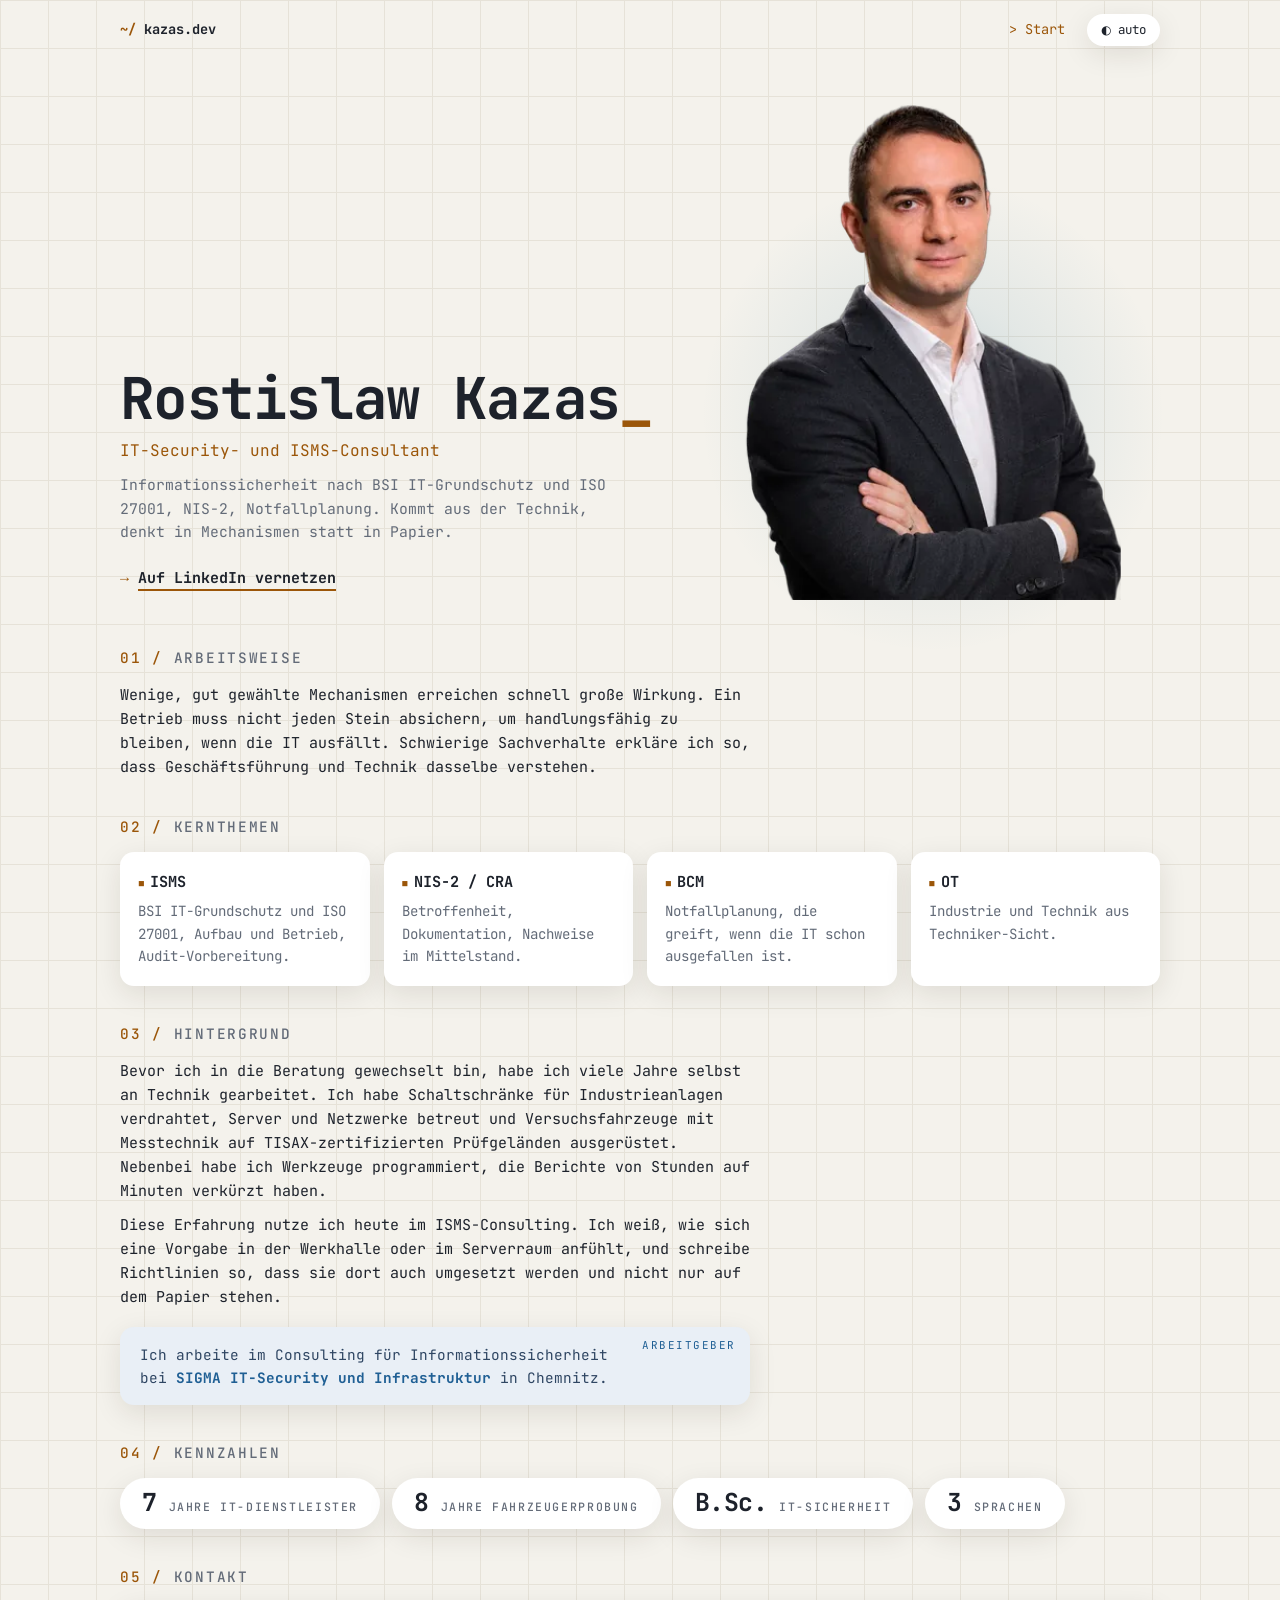
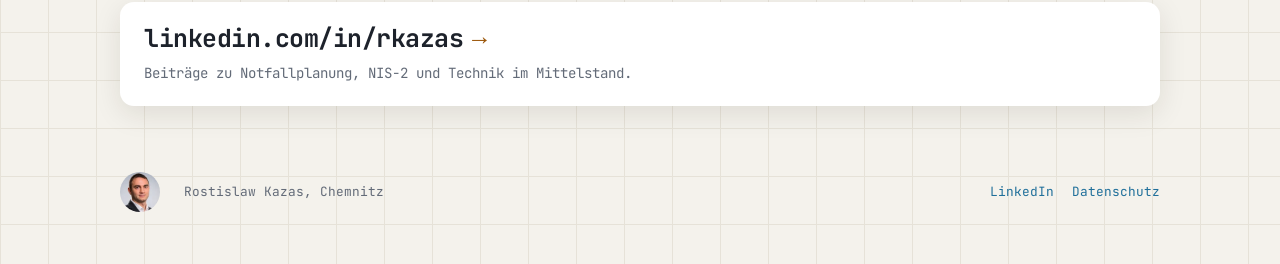
==== index.html @ 88d62edd "Arbeitgeber auf einen Satz, Statuszeile und Bildunterschrift entfernt Der SIGMA-Block ist jetzt ein " ====
<!doctype html>
<html lang="de">
<head>
  <meta charset="utf-8">
  <meta name="viewport" content="width=device-width, initial-scale=1, viewport-fit=cover">
  <meta http-equiv="Content-Security-Policy" content="default-src 'none'; img-src 'self'; style-src 'self'; font-src 'self'; script-src 'self'; connect-src 'self'; base-uri 'none'; form-action 'none'">
  <meta name="referrer" content="strict-origin-when-cross-origin">
  <meta name="color-scheme" content="dark light">
  <meta name="theme-color" content="#0b0e13">
  <link rel="icon" href="favicon.svg" type="image/svg+xml">
  <link rel="icon" href="favicon-32.png" type="image/png" sizes="32x32">
  <link rel="apple-touch-icon" href="apple-touch-icon.png">
  <link rel="preload" href="assets/fonts/jetbrainsmono-latin.woff2" as="font" type="font/woff2" crossorigin>
  <link rel="stylesheet" href="style.css">
  <script src="theme.js"></script>
  <title>Rostislaw Kazas · IT-Security- und ISMS-Consultant, Chemnitz</title>
  <meta name="description" content="Rostislaw Kazas, IT-Security- und ISMS-Consultant in Chemnitz. BSI IT-Grundschutz, ISO 27001, NIS-2 und Notfallplanung aus der Praxis.">
  <link rel="canonical" href="https://kazas.dev/">
  <link rel="me" href="https://www.linkedin.com/in/rkazas/">
  <meta property="og:type" content="profile">
  <meta property="og:title" content="Rostislaw Kazas">
  <meta property="og:description" content="IT-Security- und ISMS-Consultant, Chemnitz. Informationssicherheit nach BSI IT-Grundschutz und ISO 27001, NIS-2, Notfallplanung.">
  <meta property="og:url" content="https://kazas.dev/">
  <meta property="og:image" content="https://kazas.dev/assets/og.jpg">
  <meta property="og:image:width" content="1200">
  <meta property="og:image:height" content="630">
  <meta property="og:image:alt" content="Rostislaw Kazas, IT-Security- und ISMS-Consultant in Chemnitz">
  <meta property="og:locale" content="de_DE">
  <meta name="twitter:card" content="summary_large_image">
</head>
<body>
<div class="in">
  <nav class="nav" aria-label="Hauptnavigation">
    <a class="brand" href="./">kazas.dev</a>
    <a href="./" aria-current="page">Start</a>
    <button class="tog" id="tog" type="button" hidden>◐ auto</button>
  </nav>

  <header class="top">
    <div>
      <h1><span class="nm">Rostislaw Kazas</span> <span class="role">IT-Security- und ISMS-Consultant</span></h1>
      <p class="lead">Informationssicherheit nach BSI IT-Grundschutz und ISO 27001, NIS-2, Notfallplanung. Kommt aus der Technik, denkt in Mechanismen statt in Papier.</p>
      <p class="go"><a href="https://www.linkedin.com/in/rkazas/" rel="me noopener">Auf LinkedIn vernetzen</a></p>
    </div>
    <div class="pic">
      <img src="assets/rostislaw-kazas-portrait.webp" srcset="assets/rostislaw-kazas-portrait-360.webp 360w, assets/rostislaw-kazas-portrait-700.webp 527w, assets/rostislaw-kazas-portrait.webp 903w" sizes="(max-width: 760px) 270px, 360px" width="903" height="1200" alt="Rostislaw Kazas im dunklen Sakko mit verschränkten Armen" fetchpriority="high">
    </div>
  </header>

  <main>
    <section aria-labelledby="h1x"><h2 id="h1x" data-n="01">Arbeitsweise</h2>
      <p class="text">Wenige, gut gewählte Mechanismen erreichen schnell große Wirkung. Ein Betrieb muss nicht jeden Stein absichern, um handlungsfähig zu bleiben, wenn die IT ausfällt. Schwierige Sachverhalte erkläre ich so, dass Geschäftsführung und Technik dasselbe verstehen.</p>
    </section>

    <section aria-labelledby="h2x"><h2 id="h2x" data-n="02">Kernthemen</h2>
      <div class="cards">
        <div class="card"><h3>ISMS</h3><p>BSI IT-Grundschutz und ISO 27001, Aufbau und Betrieb, Audit-Vorbereitung.</p></div>
        <div class="card"><h3>NIS-2 / CRA</h3><p>Betroffenheit, Dokumentation, Nachweise im Mittelstand.</p></div>
        <div class="card"><h3>BCM</h3><p>Notfallplanung, die greift, wenn die IT schon ausgefallen ist.</p></div>
        <div class="card"><h3>OT</h3><p>Industrie und Technik aus Techniker-Sicht.</p></div>
      </div>
    </section>

    <section aria-labelledby="h6x"><h2 id="h6x" data-n="03">Hintergrund</h2>
      <p class="text">Bevor ich in die Beratung gewechselt bin, habe ich viele Jahre selbst an Technik gearbeitet. Ich habe Schaltschränke für Industrieanlagen verdrahtet, Server und Netzwerke betreut und Versuchsfahrzeuge mit Messtechnik auf TISAX-zertifizierten Prüfgeländen ausgerüstet. Nebenbei habe ich Werkzeuge programmiert, die Berichte von Stunden auf Minuten verkürzt haben.</p>
      <p class="text">Diese Erfahrung nutze ich heute im ISMS-Consulting. Ich weiß, wie sich eine Vorgabe in der Werkhalle oder im Serverraum anfühlt, und schreibe Richtlinien so, dass sie dort auch umgesetzt werden und nicht nur auf dem Papier stehen.</p>
      <aside class="sigma" aria-label="Arbeitgeber">
        <p>Ich arbeite im Consulting für Informationssicherheit bei <a href="https://itsecurity-infrastruktur.de/" rel="noopener">SIGMA IT-Security und Infrastruktur</a> in Chemnitz.</p>
      </aside>
    </section>

    <section aria-labelledby="h3x"><h2 id="h3x" data-n="04">Kennzahlen</h2>
      <div class="kpi">
        <div><b>7</b><span>Jahre IT-Dienstleister</span></div>
        <div><b>8</b><span>Jahre Fahrzeugerprobung</span></div>
        <div><b>B.Sc.</b><span>IT-Sicherheit</span></div>
        <div><b>3</b><span>Sprachen</span></div>
      </div>
    </section>

    <section aria-labelledby="h5x"><h2 id="h5x" data-n="05">Kontakt</h2>
      <div class="contact">
        <a href="https://www.linkedin.com/in/rkazas/" rel="me noopener">linkedin.com/in/<span class="nw">rkazas<span class="arr" aria-hidden="true">→</span></span></a>
        <p>Beiträge zu Notfallplanung, NIS-2 und Technik im Mittelstand.</p>
      </div>
    </section>
  </main>

  <footer class="foot">
    <img src="assets/rostislaw-kazas-avatar.webp" width="40" height="40" alt="" loading="lazy">
    <span>Rostislaw Kazas, Chemnitz</span>
    <span class="sp"><a href="https://www.linkedin.com/in/rkazas/" rel="me noopener">LinkedIn</a><a href="datenschutz.html">Datenschutz</a></span>
  </footer>
</div>
</body>
</html>
---- style.css ----
/* kazas.dev · Konsole ohne Rahmen
   Eine Schrift, kariertes Raster, Flächen statt Linien. Ohne Klasse folgt die Seite dem System, der Umschalter setzt html.light oder html.dark oder nimmt beides weg. */

@font-face {
  font-family: "JetBrains Mono";
  font-style: normal;
  font-weight: 100 800;
  font-display: swap;
  src: url("assets/fonts/jetbrainsmono-latin.woff2") format("woff2");
}

/* Nacht (Vorgabe) */
:root {
  --p: #0b0e13; --ink: #e6e9ef; --mut: #8b94a3; --card: #131923; --grid: #161c26;
  --acc: #ffb224; --acc2: #7dd3fc;
  --sh: 0 10px 30px rgba(0, 0, 0, .35);
  --sig-bg: #142032; --sig-text: #b9c8da; --sig-link: #8fcbf3;
  --r: 14px;
  color-scheme: dark;
}
/* Tag */
@media (prefers-color-scheme: light) {
  html:not(.dark) {
    --p: #f4f2ec; --ink: #1d222b; --mut: #636b78; --card: #ffffff; --grid: #e6e2d8;
    --acc: #9b5609; --acc2: #1f6f9a;
    --sh: 0 8px 28px rgba(40, 30, 10, .10);
    --sig-bg: #e9eff6; --sig-text: #2f4663; --sig-link: #1f5f94;
    color-scheme: light;
  }
}
html.light {
  --p: #f4f2ec; --ink: #1d222b; --mut: #636b78; --card: #ffffff; --grid: #e6e2d8;
  --acc: #9b5609; --acc2: #1f6f9a;
  --sh: 0 8px 28px rgba(40, 30, 10, .10);
  --sig-bg: #e9eff6; --sig-text: #2f4663; --sig-link: #1f5f94;
  color-scheme: light;
}

* { box-sizing: border-box; }
html { -webkit-text-size-adjust: 100%; overflow-x: clip; }
body {
  margin: 0;
  background: var(--p);
  color: var(--ink);
  font-family: "JetBrains Mono", ui-monospace, SFMono-Regular, Menlo, Consolas, monospace;
  font-size: 15px;
  line-height: 1.6;
  background-image: linear-gradient(var(--grid) 1px, transparent 1px), linear-gradient(90deg, var(--grid) 1px, transparent 1px);
  background-size: 48px 48px;
  padding-left: max(16px, env(safe-area-inset-left, 0px));
  padding-right: max(16px, env(safe-area-inset-right, 0px));
  padding-bottom: 30px;
  min-height: 100vh;
  overflow-x: clip;
}
.in { max-width: 1040px; margin: 0 auto; }
a { color: inherit; text-decoration: none; }
a:hover { text-decoration: underline; text-underline-offset: 4px; }
a:focus-visible, button:focus-visible { outline: 2px solid var(--acc); outline-offset: 3px; }
p { margin: 0 0 10px; }
::selection { background: var(--acc); color: var(--p); }

/* Navigation */
.nav { display: flex; flex-wrap: wrap; gap: 6px 22px; align-items: center; padding-block: 14px; font-size: .85rem; }
.nav .brand { margin-right: auto; font-weight: 700; }
.nav .brand::before { content: "~/ "; color: var(--acc); }
.nav a[aria-current] { color: var(--acc); }
.nav a[aria-current]::before { content: "> "; }
.tog { border: 0; background: var(--card); color: var(--ink); font: inherit; font-size: .78rem; padding: 6px 14px; cursor: pointer; border-radius: 999px; box-shadow: var(--sh); }

/* Kopf */
.top { display: grid; grid-template-columns: 1.1fr .9fr; gap: 30px; align-items: end; padding-block: 40px 10px; }
.sys { font-size: .75rem; color: var(--mut); display: flex; flex-wrap: wrap; gap: 6px 18px; margin: 0; }
h1 { font-size: clamp(2rem, 4.6vw, 3.6rem); line-height: 1; margin: 14px 0 10px; font-weight: 700; letter-spacing: -.03em; }
h1 .nm { display: block; }
h1 .nm::after { content: "_"; color: var(--acc); animation: bl 1s steps(2) infinite; }
@keyframes bl { to { opacity: 0; } }
@media (prefers-reduced-motion: reduce) { h1 .nm::after { animation: none; } }
.role { color: var(--acc); font-size: 1rem; margin: 0; }
h1 .role { display: block; margin-top: 10px; font-weight: 400; line-height: 1.6; letter-spacing: 0; }
.lead { color: var(--mut); max-width: 56ch; margin: 10px 0 0; font-size: .92rem; }
/* Weg zu LinkedIn im Kopf: Tinte, Amber-Unterstrich, Tippfläche 44 px */
.go { margin: 12px 0 0; }
.go a { display: inline-block; padding-block: 10px; font-weight: 700; text-decoration: underline; text-decoration-color: var(--acc); text-decoration-thickness: 2px; text-underline-offset: 6px; }
.go a::before { content: "→"; content: "→" / ""; display: inline-block; margin-right: 1ch; color: var(--acc); }
.go a:hover { text-decoration-color: currentColor; }
.pic { position: relative; min-height: 500px; }
.pic::before {
  content: ""; position: absolute; left: -25%; right: -25%; top: -10%; bottom: -30%; pointer-events: none;
  background: radial-gradient(ellipse 34% 34% at 50% 52%, color-mix(in srgb, var(--acc2) 22%, transparent) 0%, color-mix(in srgb, var(--acc2) 8%, transparent) 50%, transparent 100%);
}
.pic img { position: absolute; bottom: 0; left: 50%; transform: translateX(-50%); height: 100%; width: auto; max-width: 100%; object-fit: contain; }
@media (max-width: 760px) { .top { grid-template-columns: 1fr; } .pic { min-height: 380px; } }

/* Abschnitte */
section { margin-top: 36px; }
h2 { font-size: .9rem; font-weight: 500; color: var(--mut); text-transform: uppercase; letter-spacing: .12em; margin: 0 0 14px; }
h2::before { content: attr(data-n) " / "; color: var(--acc); }
.text { max-width: 70ch; }
.cards { display: grid; gap: 14px; grid-template-columns: repeat(4, 1fr); }
.card { background: var(--card); padding: 18px; min-width: 0; border-radius: var(--r); box-shadow: var(--sh); }
.card h3 { font-size: .95rem; font-weight: 700; margin: 0 0 6px; }
.card h3::before { content: "■ "; color: var(--acc); font-size: .7em; }
.card p { color: var(--mut); font-size: .88rem; margin: 0; }
.card a::after { content: " →"; color: var(--acc); }
.kpi { display: flex; flex-wrap: wrap; gap: 12px; }
.kpi div { display: inline-flex; align-items: baseline; gap: 12px; padding: 12px 22px; border-radius: 999px; background: var(--card); box-shadow: var(--sh); min-width: 0; }
.kpi b { font-size: 1.55rem; line-height: 1; font-weight: 700; letter-spacing: -.02em; }
.kpi span { font-size: .72rem; letter-spacing: .14em; text-transform: uppercase; color: var(--mut); font-weight: 500; }
@media (max-width: 980px) {
  .cards { grid-template-columns: repeat(2, 1fr); }
  .kpi { display: grid; grid-template-columns: repeat(2, 1fr); }
  .kpi div { justify-content: center; }
}
/* Kontakt: eine Fläche, ganz klickbar, LinkedIn allein */
.contact { position: relative; background: var(--card); padding: 22px 24px; border-radius: var(--r); box-shadow: var(--sh); }
.contact .nw { white-space: nowrap; }
.contact a { font-size: clamp(1rem, .6rem + 2.2vw, 1.55rem); font-weight: 700; line-height: 1.2; letter-spacing: -.02em; overflow-wrap: anywhere; }
.contact a::after { content: ""; position: absolute; inset: 0; border-radius: inherit; }
.contact .arr { display: inline-block; margin-left: .6ch; color: var(--acc); }
.contact:hover a { text-decoration: underline; text-underline-offset: 5px; }
.contact p { color: var(--mut); font-size: .88rem; max-width: 72ch; margin: 8px 0 0; text-wrap: pretty; }
@media (max-width: 560px) { .card { padding: 14px; } .contact { padding: 18px; } .card p { font-size: .84rem; } .kpi { grid-template-columns: 1fr; } .kpi div { justify-content: flex-start; } }

/* Arbeitgeber: ein Satz auf getönter Fläche, am Ende von Hintergrund */
.sigma { position: relative; max-width: 70ch; margin-top: 18px; padding: 16px 120px 16px 20px; background: var(--sig-bg); color: var(--sig-text); border-radius: var(--r); box-shadow: var(--sh); }
.sigma::before { content: "ARBEITGEBER"; content: "ARBEITGEBER" / ""; position: absolute; right: 14px; top: 10px; font-size: .68rem; letter-spacing: .14em; color: var(--sig-link); }
.sigma p { margin: 0; font-size: .9rem; text-wrap: pretty; }
.sigma a { color: var(--sig-link); font-weight: 700; }
@media (max-width: 760px) { .sigma { padding: 30px 20px 16px; } }

/* Fuß */
.foot { display: flex; flex-wrap: wrap; gap: 12px 24px; align-items: center; padding-block: 22px; font-size: .8rem; margin-top: 44px; color: var(--mut); }
.foot img { width: 40px; height: 40px; border-radius: 50%; object-fit: cover; }
.foot .sp { margin-left: auto; display: flex; gap: 18px; }
.foot a { color: var(--acc2); }

/* Datenschutz */
.doc { max-width: 72ch; }
.doc h1 { font-size: 1.8rem; }
.doc h1::after { content: ""; }
.doc h2 { margin-top: 30px; }
.doc p { font-size: .92rem; }
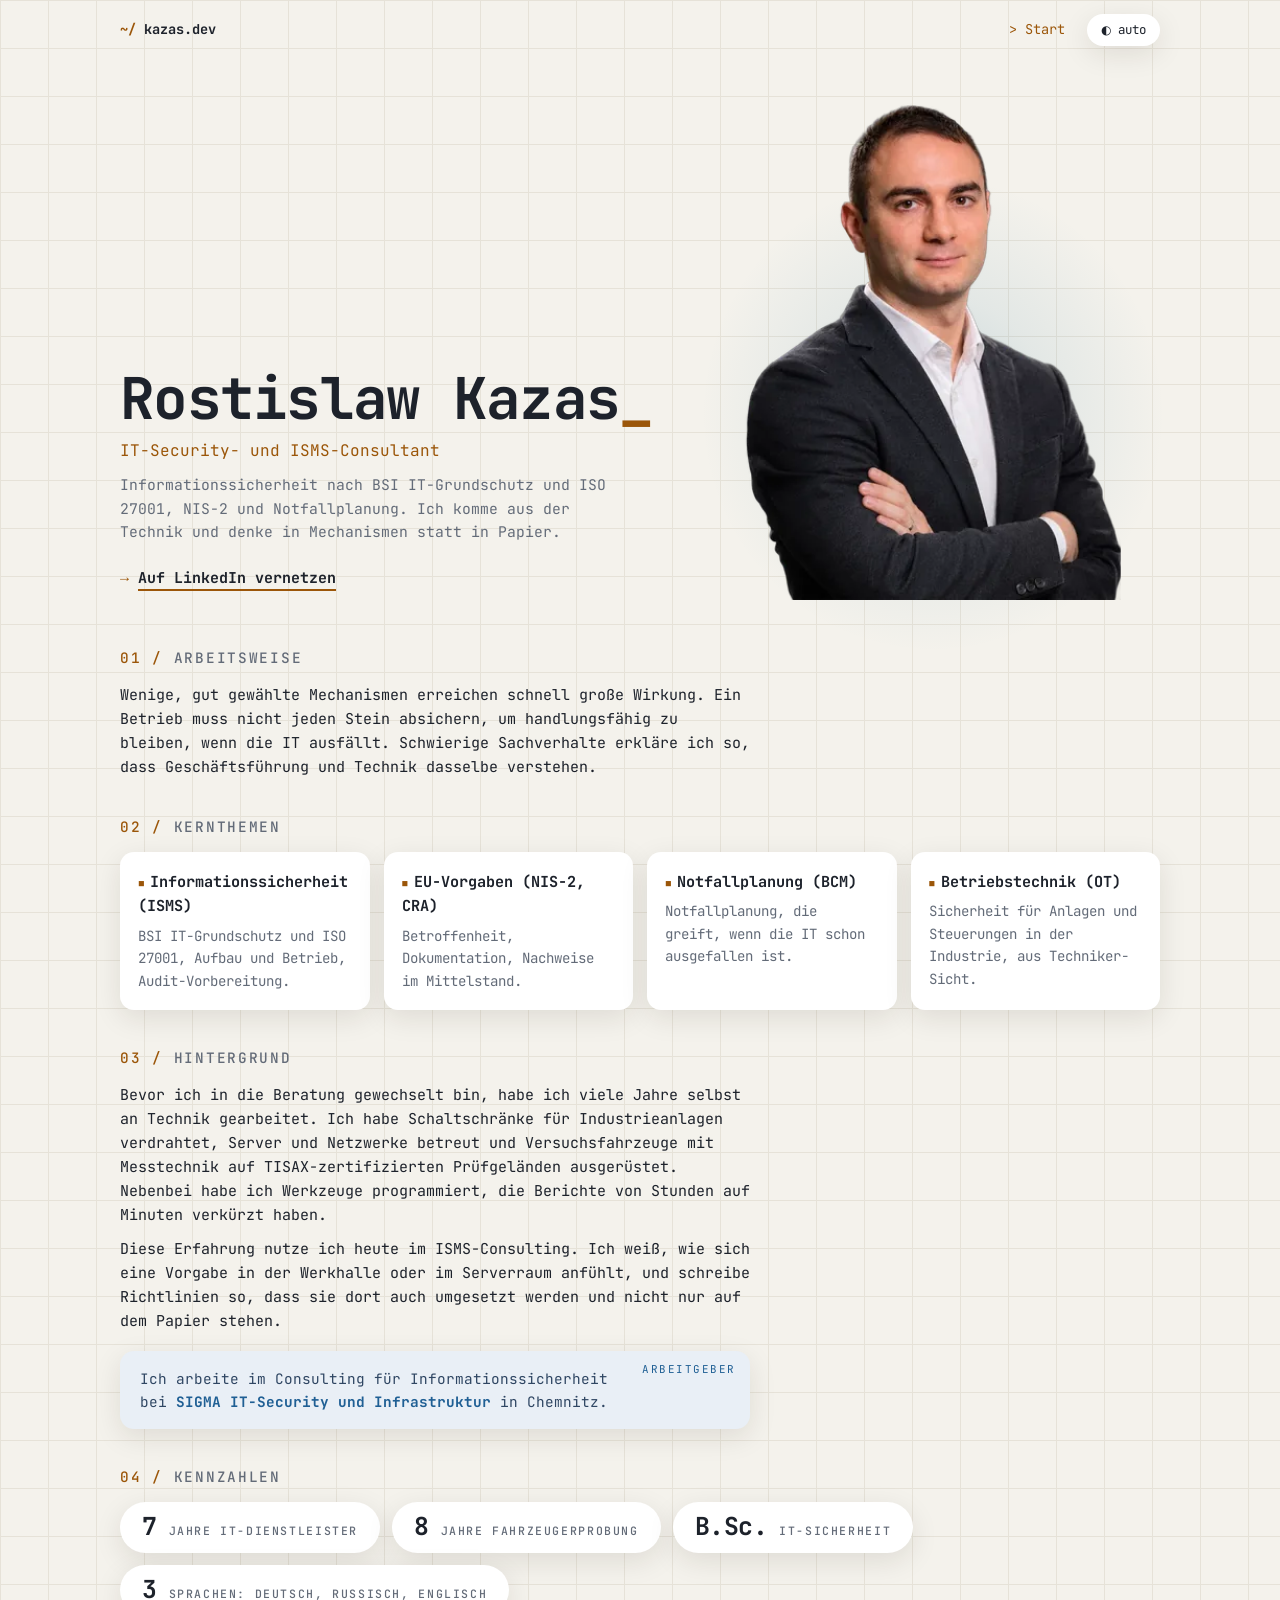
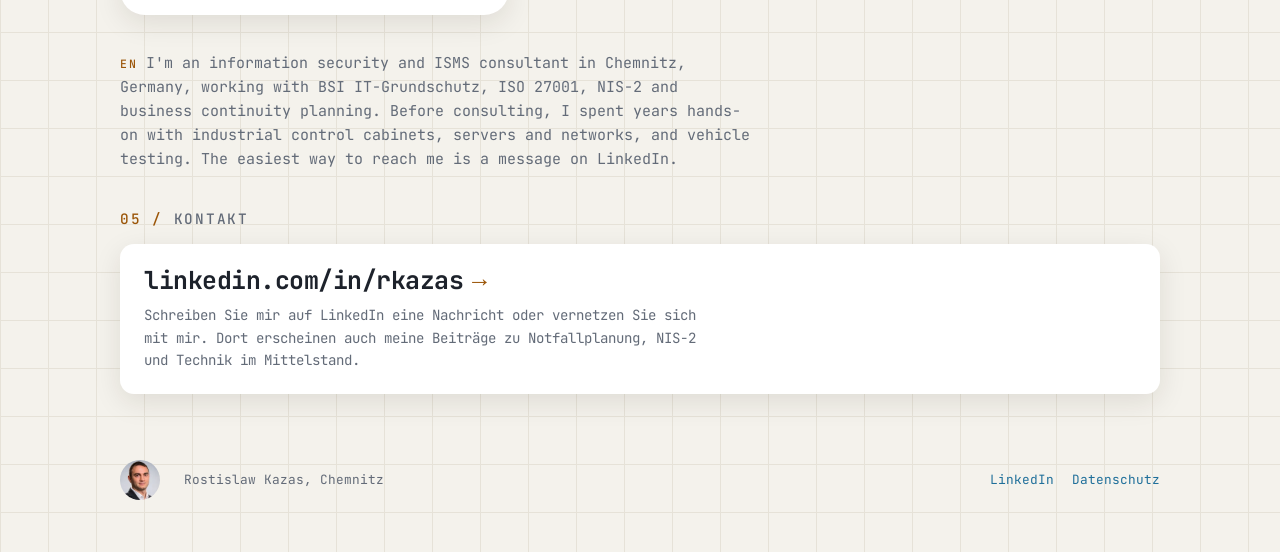
==== commit 9011eafd: "Freigegebene Texte: Ich-Form, Kartentitel mit Begriff, Kontakt-Einladung, Englisch Einleitung in der" ====
--- a/index.html
+++ b/index.html
@@ -39,7 +39,7 @@
   <header class="top">
     <div>
       <h1><span class="nm">Rostislaw Kazas</span> <span class="role">IT-Security- und ISMS-Consultant</span></h1>
-      <p class="lead">Informationssicherheit nach BSI IT-Grundschutz und ISO 27001, NIS-2, Notfallplanung. Kommt aus der Technik, denkt in Mechanismen statt in Papier.</p>
+      <p class="lead">Informationssicherheit nach BSI IT-Grundschutz und ISO 27001, NIS-2 und Notfallplanung. Ich komme aus der Technik und denke in Mechanismen statt in Papier.</p>
       <p class="go"><a href="https://www.linkedin.com/in/rkazas/" rel="me noopener">Auf LinkedIn vernetzen</a></p>
     </div>
     <div class="pic">
@@ -54,10 +54,10 @@
 
     <section aria-labelledby="h2x"><h2 id="h2x" data-n="02">Kernthemen</h2>
       <div class="cards">
-        <div class="card"><h3>ISMS</h3><p>BSI IT-Grundschutz und ISO 27001, Aufbau und Betrieb, Audit-Vorbereitung.</p></div>
-        <div class="card"><h3>NIS-2 / CRA</h3><p>Betroffenheit, Dokumentation, Nachweise im Mittelstand.</p></div>
-        <div class="card"><h3>BCM</h3><p>Notfallplanung, die greift, wenn die IT schon ausgefallen ist.</p></div>
-        <div class="card"><h3>OT</h3><p>Industrie und Technik aus Techniker-Sicht.</p></div>
+        <div class="card"><h3>Informationssicherheit (ISMS)</h3><p>BSI IT-Grundschutz und ISO 27001, Aufbau und Betrieb, Audit-Vorbereitung.</p></div>
+        <div class="card"><h3>EU-Vorgaben (NIS-2, CRA)</h3><p>Betroffenheit, Dokumentation, Nachweise im Mittelstand.</p></div>
+        <div class="card"><h3>Notfallplanung (BCM)</h3><p>Notfallplanung, die greift, wenn die IT schon ausgefallen ist.</p></div>
+        <div class="card"><h3>Betriebstechnik (OT)</h3><p>Sicherheit für Anlagen und Steuerungen in der Industrie, aus Techniker-Sicht.</p></div>
       </div>
     </section>
 
@@ -74,14 +74,18 @@
         <div><b>7</b><span>Jahre IT-Dienstleister</span></div>
         <div><b>8</b><span>Jahre Fahrzeugerprobung</span></div>
         <div><b>B.Sc.</b><span>IT-Sicherheit</span></div>
-        <div><b>3</b><span>Sprachen</span></div>
+        <div><b>3</b><span>Sprachen: Deutsch, Russisch, Englisch</span></div>
       </div>
+    </section>
+
+    <section class="en" lang="en" aria-label="In English">
+      <p class="text"><span class="en-tag" aria-hidden="true">EN</span>I'm an information security and ISMS consultant in Chemnitz, Germany, working with BSI IT-Grundschutz, ISO 27001, NIS-2 and business continuity planning. Before consulting, I spent years hands-on with industrial control cabinets, servers and networks, and vehicle testing. The easiest way to reach me is a message on LinkedIn.</p>
     </section>
 
     <section aria-labelledby="h5x"><h2 id="h5x" data-n="05">Kontakt</h2>
       <div class="contact">
         <a href="https://www.linkedin.com/in/rkazas/" rel="me noopener">linkedin.com/in/<span class="nw">rkazas<span class="arr" aria-hidden="true">→</span></span></a>
-        <p>Beiträge zu Notfallplanung, NIS-2 und Technik im Mittelstand.</p>
+        <p>Schreiben Sie mir auf LinkedIn eine Nachricht oder vernetzen Sie sich mit mir. Dort erscheinen auch meine Beiträge zu Notfallplanung, NIS-2 und Technik im Mittelstand.</p>
       </div>
     </section>
   </main>
--- a/style.css
+++ b/style.css
@@ -99,7 +99,7 @@
 .text { max-width: 70ch; }
 .cards { display: grid; gap: 14px; grid-template-columns: repeat(4, 1fr); }
 .card { background: var(--card); padding: 18px; min-width: 0; border-radius: var(--r); box-shadow: var(--sh); }
-.card h3 { font-size: .95rem; font-weight: 700; margin: 0 0 6px; }
+.card h3 { font-size: .95rem; font-weight: 700; margin: 0 0 6px; hyphens: auto; overflow-wrap: break-word; }
 .card h3::before { content: "■ "; color: var(--acc); font-size: .7em; }
 .card p { color: var(--mut); font-size: .88rem; margin: 0; }
 .card a::after { content: " →"; color: var(--acc); }
@@ -119,8 +119,11 @@
 .contact a::after { content: ""; position: absolute; inset: 0; border-radius: inherit; }
 .contact .arr { display: inline-block; margin-left: .6ch; color: var(--acc); }
 .contact:hover a { text-decoration: underline; text-underline-offset: 5px; }
+/* Englischer Absatz: Kennung EN in Label-Optik */
+.en .text { color: var(--mut); }
+.en-tag { display: inline-block; margin-right: 1.2ch; font-size: .72rem; font-weight: 500; letter-spacing: .14em; color: var(--acc); }
 .contact p { color: var(--mut); font-size: .88rem; max-width: 72ch; margin: 8px 0 0; text-wrap: pretty; }
-@media (max-width: 560px) { .card { padding: 14px; } .contact { padding: 18px; } .card p { font-size: .84rem; } .kpi { grid-template-columns: 1fr; } .kpi div { justify-content: flex-start; } }
+@media (max-width: 560px) { .cards { grid-template-columns: 1fr; } .card { padding: 14px; } .contact { padding: 18px; } .card p { font-size: .84rem; } .kpi { grid-template-columns: 1fr; } .kpi div { justify-content: flex-start; } }
 
 /* Arbeitgeber: ein Satz auf getönter Fläche, am Ende von Hintergrund */
 .sigma { position: relative; max-width: 70ch; margin-top: 18px; padding: 16px 120px 16px 20px; background: var(--sig-bg); color: var(--sig-text); border-radius: var(--r); box-shadow: var(--sh); }
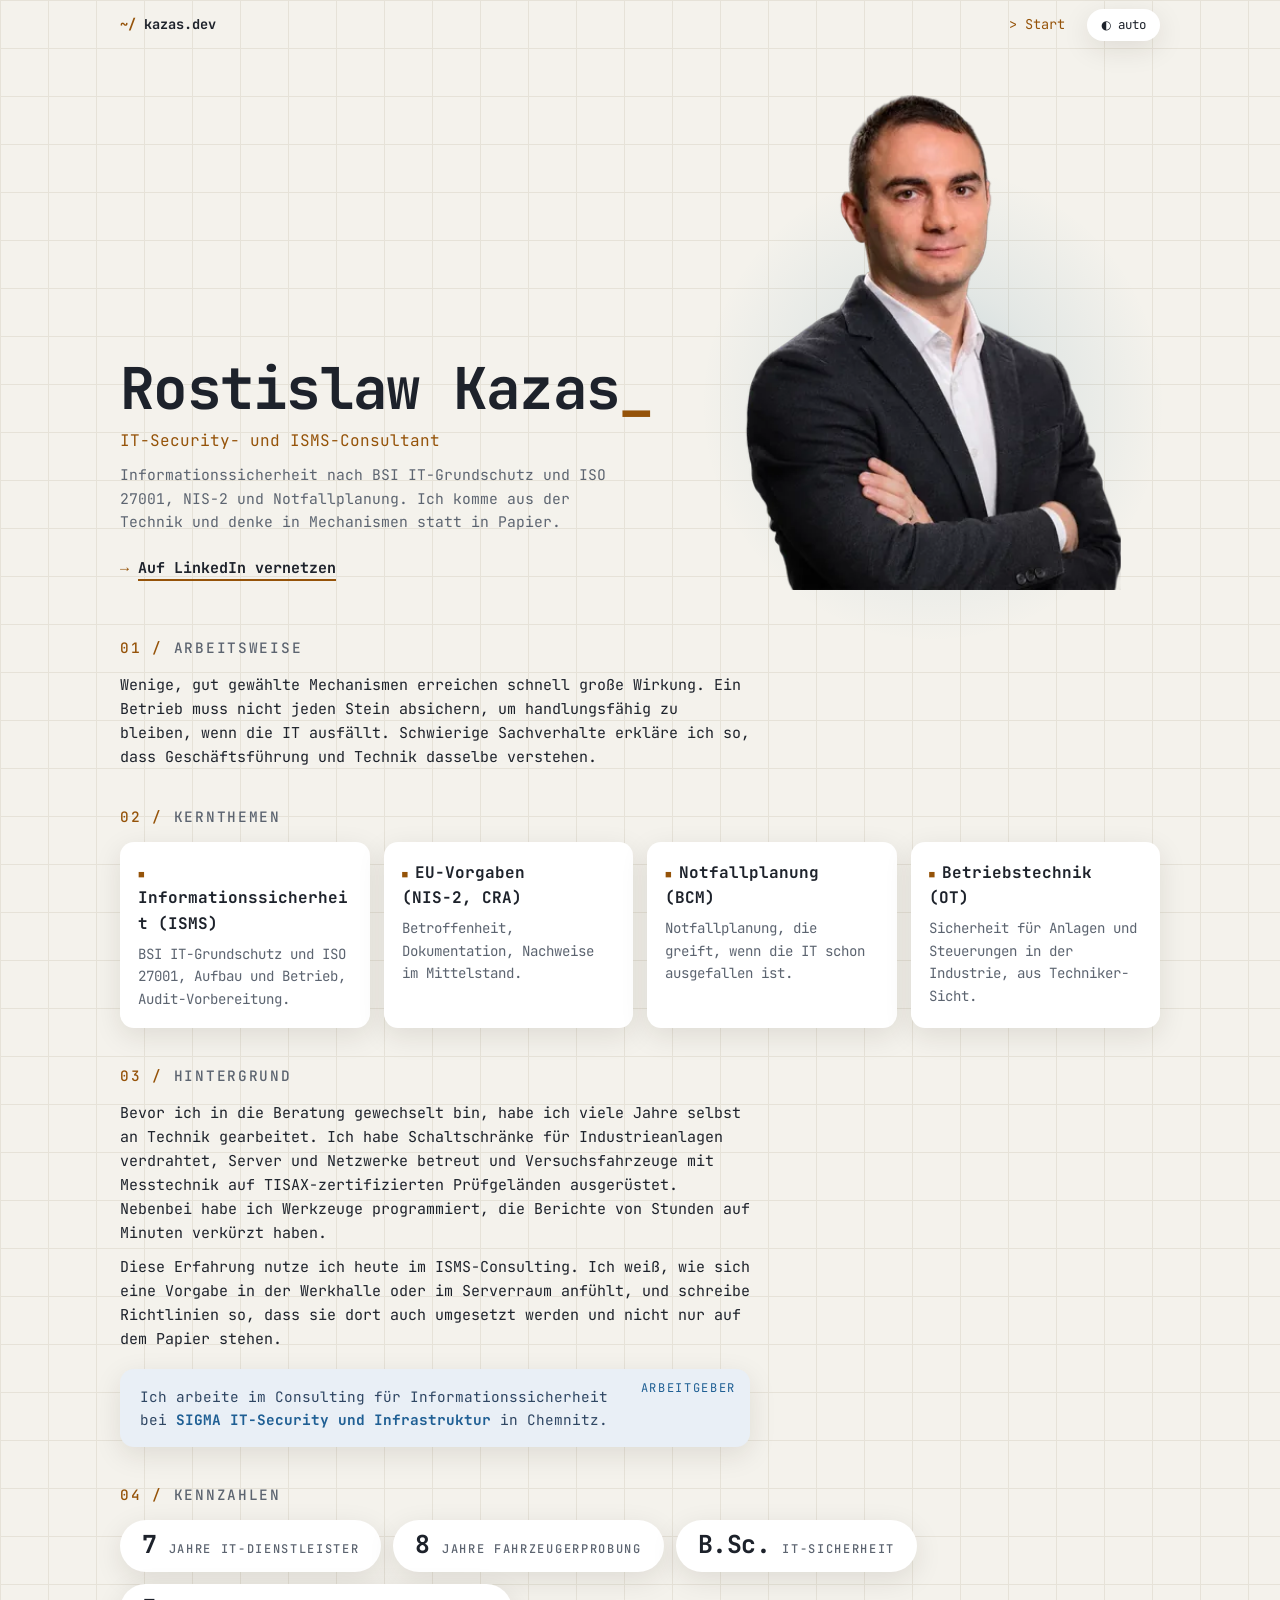
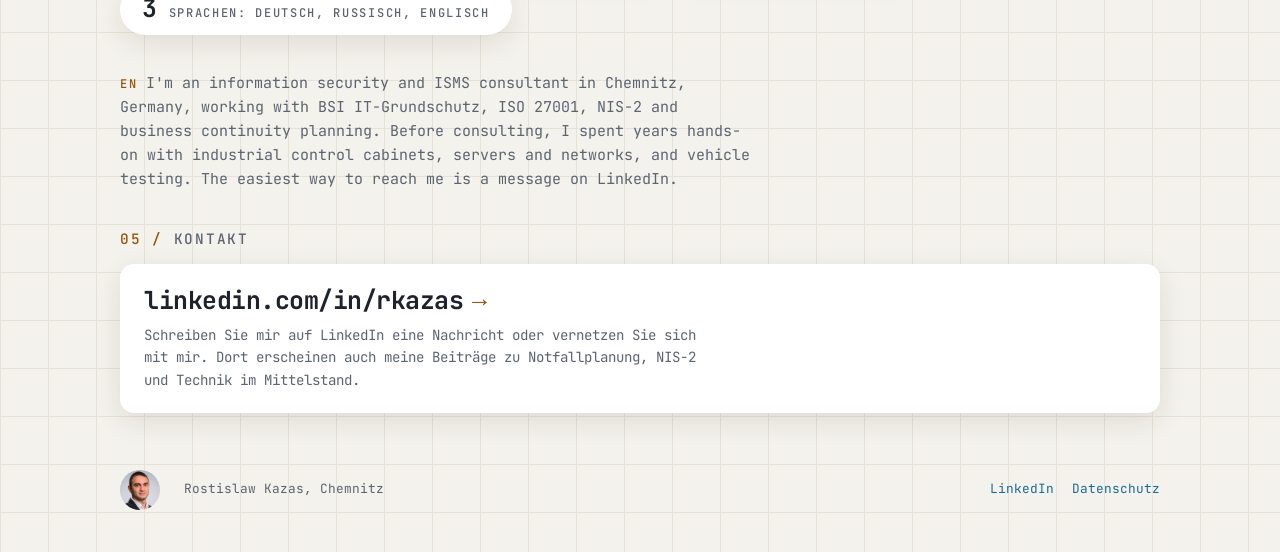
==== commit 7ba448bd: "Handy: Tippflächen 44 px, Kennzahlen als Messwerte statt Pillen Links in Navigation und Fuß sowie de" ====
--- a/index.html
+++ b/index.html
@@ -6,7 +6,8 @@
   <meta http-equiv="Content-Security-Policy" content="default-src 'none'; img-src 'self'; style-src 'self'; font-src 'self'; script-src 'self'; connect-src 'self'; base-uri 'none'; form-action 'none'">
   <meta name="referrer" content="strict-origin-when-cross-origin">
   <meta name="color-scheme" content="dark light">
-  <meta name="theme-color" content="#0b0e13">
+  <meta name="theme-color" content="#0b0e13" media="(prefers-color-scheme: dark)">
+  <meta name="theme-color" content="#f4f2ec" media="(prefers-color-scheme: light)">
   <link rel="icon" href="favicon.svg" type="image/svg+xml">
   <link rel="icon" href="favicon-32.png" type="image/png" sizes="32x32">
   <link rel="apple-touch-icon" href="apple-touch-icon.png">
@@ -72,7 +73,7 @@
     <section aria-labelledby="h3x"><h2 id="h3x" data-n="04">Kennzahlen</h2>
       <div class="kpi">
         <div><b>7</b><span>Jahre IT-Dienstleister</span></div>
-        <div><b>8</b><span>Jahre Fahrzeugerprobung</span></div>
+        <div><b>8</b><span>Jahre Fahrzeug&shy;erprobung</span></div>
         <div><b>B.Sc.</b><span>IT-Sicherheit</span></div>
         <div><b>3</b><span>Sprachen: Deutsch, Russisch, Englisch</span></div>
       </div>
--- a/style.css
+++ b/style.css
@@ -11,7 +11,7 @@
 
 /* Nacht (Vorgabe) */
 :root {
-  --p: #0b0e13; --ink: #e6e9ef; --mut: #8b94a3; --card: #131923; --grid: #161c26;
+  --p: #0b0e13; --ink: #e6e9ef; --mut: #8b94a3; --card: #171f2b; --grid: #161c26;
   --acc: #ffb224; --acc2: #7dd3fc;
   --sh: 0 10px 30px rgba(0, 0, 0, .35);
   --sig-bg: #142032; --sig-text: #b9c8da; --sig-link: #8fcbf3;
@@ -21,16 +21,16 @@
 /* Tag */
 @media (prefers-color-scheme: light) {
   html:not(.dark) {
-    --p: #f4f2ec; --ink: #1d222b; --mut: #636b78; --card: #ffffff; --grid: #e6e2d8;
-    --acc: #9b5609; --acc2: #1f6f9a;
+    --p: #f4f2ec; --ink: #1d222b; --mut: #5c6470; --card: #ffffff; --grid: #e6e2d8;
+    --acc: #955309; --acc2: #1d6992;
     --sh: 0 8px 28px rgba(40, 30, 10, .10);
     --sig-bg: #e9eff6; --sig-text: #2f4663; --sig-link: #1f5f94;
     color-scheme: light;
   }
 }
 html.light {
-  --p: #f4f2ec; --ink: #1d222b; --mut: #636b78; --card: #ffffff; --grid: #e6e2d8;
-  --acc: #9b5609; --acc2: #1f6f9a;
+  --p: #f4f2ec; --ink: #1d222b; --mut: #5c6470; --card: #ffffff; --grid: #e6e2d8;
+  --acc: #955309; --acc2: #1d6992;
   --sh: 0 8px 28px rgba(40, 30, 10, .10);
   --sig-bg: #e9eff6; --sig-text: #2f4663; --sig-link: #1f5f94;
   color-scheme: light;
@@ -43,7 +43,7 @@
   background: var(--p);
   color: var(--ink);
   font-family: "JetBrains Mono", ui-monospace, SFMono-Regular, Menlo, Consolas, monospace;
-  font-size: 15px;
+  font-size: .9375rem; /* 15 px bei Standardeinstellung, folgt der Schriftgröße des Browsers */
   line-height: 1.6;
   background-image: linear-gradient(var(--grid) 1px, transparent 1px), linear-gradient(90deg, var(--grid) 1px, transparent 1px);
   background-size: 48px 48px;
@@ -61,24 +61,27 @@
 ::selection { background: var(--acc); color: var(--p); }
 
 /* Navigation */
-.nav { display: flex; flex-wrap: wrap; gap: 6px 22px; align-items: center; padding-block: 14px; font-size: .85rem; }
+.nav { display: flex; flex-wrap: wrap; gap: 0 22px; align-items: center; padding-block: 3px; font-size: .85rem; }
+.nav a { display: inline-block; padding-block: 11px; }
 .nav .brand { margin-right: auto; font-weight: 700; }
-.nav .brand::before { content: "~/ "; color: var(--acc); }
+.nav .brand::before { content: "~/ "; content: "~/ " / ""; color: var(--acc); }
 .nav a[aria-current] { color: var(--acc); }
-.nav a[aria-current]::before { content: "> "; }
-.tog { border: 0; background: var(--card); color: var(--ink); font: inherit; font-size: .78rem; padding: 6px 14px; cursor: pointer; border-radius: 999px; box-shadow: var(--sh); }
+.nav a[aria-current]::before { content: "> "; content: "> " / ""; }
+.tog { position: relative; border: 0; background: var(--card); color: var(--ink); font: inherit; font-size: .78rem; padding: 6px 14px; cursor: pointer; border-radius: 999px; box-shadow: var(--sh); }
+.tog::after { content: ""; position: absolute; inset: -6px -4px; }
 
 /* Kopf */
 .top { display: grid; grid-template-columns: 1.1fr .9fr; gap: 30px; align-items: end; padding-block: 40px 10px; }
 .sys { font-size: .75rem; color: var(--mut); display: flex; flex-wrap: wrap; gap: 6px 18px; margin: 0; }
-h1 { font-size: clamp(2rem, 4.6vw, 3.6rem); line-height: 1; margin: 14px 0 10px; font-weight: 700; letter-spacing: -.03em; }
+h1 { font-size: clamp(2rem, 4.6vw, 3.6rem); line-height: 1; margin: 14px 0 10px; font-weight: 700; letter-spacing: -.03em; text-wrap: balance; }
 h1 .nm { display: block; }
-h1 .nm::after { content: "_"; color: var(--acc); animation: bl 1s steps(2) infinite; }
+/* Cursor blinkt viermal (4 s) und bleibt dann stehen: WCAG 2.2.2 verlangt ein Ende vor 5 s */
+h1 .nm::after { content: "_"; content: "_" / ""; color: var(--acc); animation: bl 1s steps(2) 4; }
 @keyframes bl { to { opacity: 0; } }
 @media (prefers-reduced-motion: reduce) { h1 .nm::after { animation: none; } }
 .role { color: var(--acc); font-size: 1rem; margin: 0; }
 h1 .role { display: block; margin-top: 10px; font-weight: 400; line-height: 1.6; letter-spacing: 0; }
-.lead { color: var(--mut); max-width: 56ch; margin: 10px 0 0; font-size: .92rem; }
+.lead { color: var(--mut); max-width: 56ch; margin: 10px 0 0; font-size: .92rem; text-wrap: pretty; }
 /* Weg zu LinkedIn im Kopf: Tinte, Amber-Unterstrich, Tippfläche 44 px */
 .go { margin: 12px 0 0; }
 .go a { display: inline-block; padding-block: 10px; font-weight: 700; text-decoration: underline; text-decoration-color: var(--acc); text-decoration-thickness: 2px; text-underline-offset: 6px; }
@@ -95,18 +98,17 @@
 /* Abschnitte */
 section { margin-top: 36px; }
 h2 { font-size: .9rem; font-weight: 500; color: var(--mut); text-transform: uppercase; letter-spacing: .12em; margin: 0 0 14px; }
-h2::before { content: attr(data-n) " / "; color: var(--acc); }
-.text { max-width: 70ch; }
+h2::before { content: attr(data-n) " / "; content: attr(data-n) " / " / ""; color: var(--acc); }
+.text { max-width: 70ch; text-wrap: pretty; }
 .cards { display: grid; gap: 14px; grid-template-columns: repeat(4, 1fr); }
 .card { background: var(--card); padding: 18px; min-width: 0; border-radius: var(--r); box-shadow: var(--sh); }
-.card h3 { font-size: .95rem; font-weight: 700; margin: 0 0 6px; hyphens: auto; overflow-wrap: break-word; }
-.card h3::before { content: "■ "; color: var(--acc); font-size: .7em; }
+.card h3 { font-size: 1rem; text-wrap: balance; font-weight: 700; margin: 0 0 6px; hyphens: auto; overflow-wrap: break-word; }
+.card h3::before { content: "■ "; content: "■ " / ""; color: var(--acc); font-size: .7em; }
 .card p { color: var(--mut); font-size: .88rem; margin: 0; }
-.card a::after { content: " →"; color: var(--acc); }
 .kpi { display: flex; flex-wrap: wrap; gap: 12px; }
 .kpi div { display: inline-flex; align-items: baseline; gap: 12px; padding: 12px 22px; border-radius: 999px; background: var(--card); box-shadow: var(--sh); min-width: 0; }
 .kpi b { font-size: 1.55rem; line-height: 1; font-weight: 700; letter-spacing: -.02em; }
-.kpi span { font-size: .72rem; letter-spacing: .14em; text-transform: uppercase; color: var(--mut); font-weight: 500; }
+.kpi span { font-size: .75rem; letter-spacing: .14em; text-transform: uppercase; color: var(--mut); font-weight: 500; }
 @media (max-width: 980px) {
   .cards { grid-template-columns: repeat(2, 1fr); }
   .kpi { display: grid; grid-template-columns: repeat(2, 1fr); }
@@ -121,21 +123,22 @@
 .contact:hover a { text-decoration: underline; text-underline-offset: 5px; }
 /* Englischer Absatz: Kennung EN in Label-Optik */
 .en .text { color: var(--mut); }
-.en-tag { display: inline-block; margin-right: 1.2ch; font-size: .72rem; font-weight: 500; letter-spacing: .14em; color: var(--acc); }
+.en-tag { display: inline-block; margin-right: 1.2ch; font-size: .75rem; font-weight: 500; letter-spacing: .14em; color: var(--acc); }
 .contact p { color: var(--mut); font-size: .88rem; max-width: 72ch; margin: 8px 0 0; text-wrap: pretty; }
-@media (max-width: 560px) { .cards { grid-template-columns: 1fr; } .card { padding: 14px; } .contact { padding: 18px; } .card p { font-size: .84rem; } .kpi { grid-template-columns: 1fr; } .kpi div { justify-content: flex-start; } }
+@media (max-width: 560px) { .cards { grid-template-columns: 1fr; } .card { padding: 14px; } .contact { padding: 18px; } .kpi { grid-template-columns: repeat(2, 1fr); gap: 18px 16px; } .kpi div { display: flex; flex-direction: column; align-items: flex-start; justify-content: flex-start; gap: 6px; padding: 0; background: none; box-shadow: none; border-radius: 0; } .kpi b { font-size: 1.8rem; } .kpi span { hyphens: auto; overflow-wrap: break-word; max-width: 100%; } }
 
 /* Arbeitgeber: ein Satz auf getönter Fläche, am Ende von Hintergrund */
 .sigma { position: relative; max-width: 70ch; margin-top: 18px; padding: 16px 120px 16px 20px; background: var(--sig-bg); color: var(--sig-text); border-radius: var(--r); box-shadow: var(--sh); }
-.sigma::before { content: "ARBEITGEBER"; content: "ARBEITGEBER" / ""; position: absolute; right: 14px; top: 10px; font-size: .68rem; letter-spacing: .14em; color: var(--sig-link); }
+.sigma::before { content: "ARBEITGEBER"; content: "ARBEITGEBER" / ""; position: absolute; right: 14px; top: 10px; font-size: .75rem; letter-spacing: .14em; color: var(--sig-link); }
 .sigma p { margin: 0; font-size: .9rem; text-wrap: pretty; }
 .sigma a { color: var(--sig-link); font-weight: 700; }
 @media (max-width: 760px) { .sigma { padding: 30px 20px 16px; } }
 
 /* Fuß */
-.foot { display: flex; flex-wrap: wrap; gap: 12px 24px; align-items: center; padding-block: 22px; font-size: .8rem; margin-top: 44px; color: var(--mut); }
+.foot { display: flex; flex-wrap: wrap; gap: 0 24px; align-items: center; padding-block: 10px; font-size: .8rem; margin-top: 44px; color: var(--mut); }
 .foot img { width: 40px; height: 40px; border-radius: 50%; object-fit: cover; }
 .foot .sp { margin-left: auto; display: flex; gap: 18px; }
+.foot .sp a { display: inline-block; padding-block: 12px; }
 .foot a { color: var(--acc2); }
 
 /* Datenschutz */
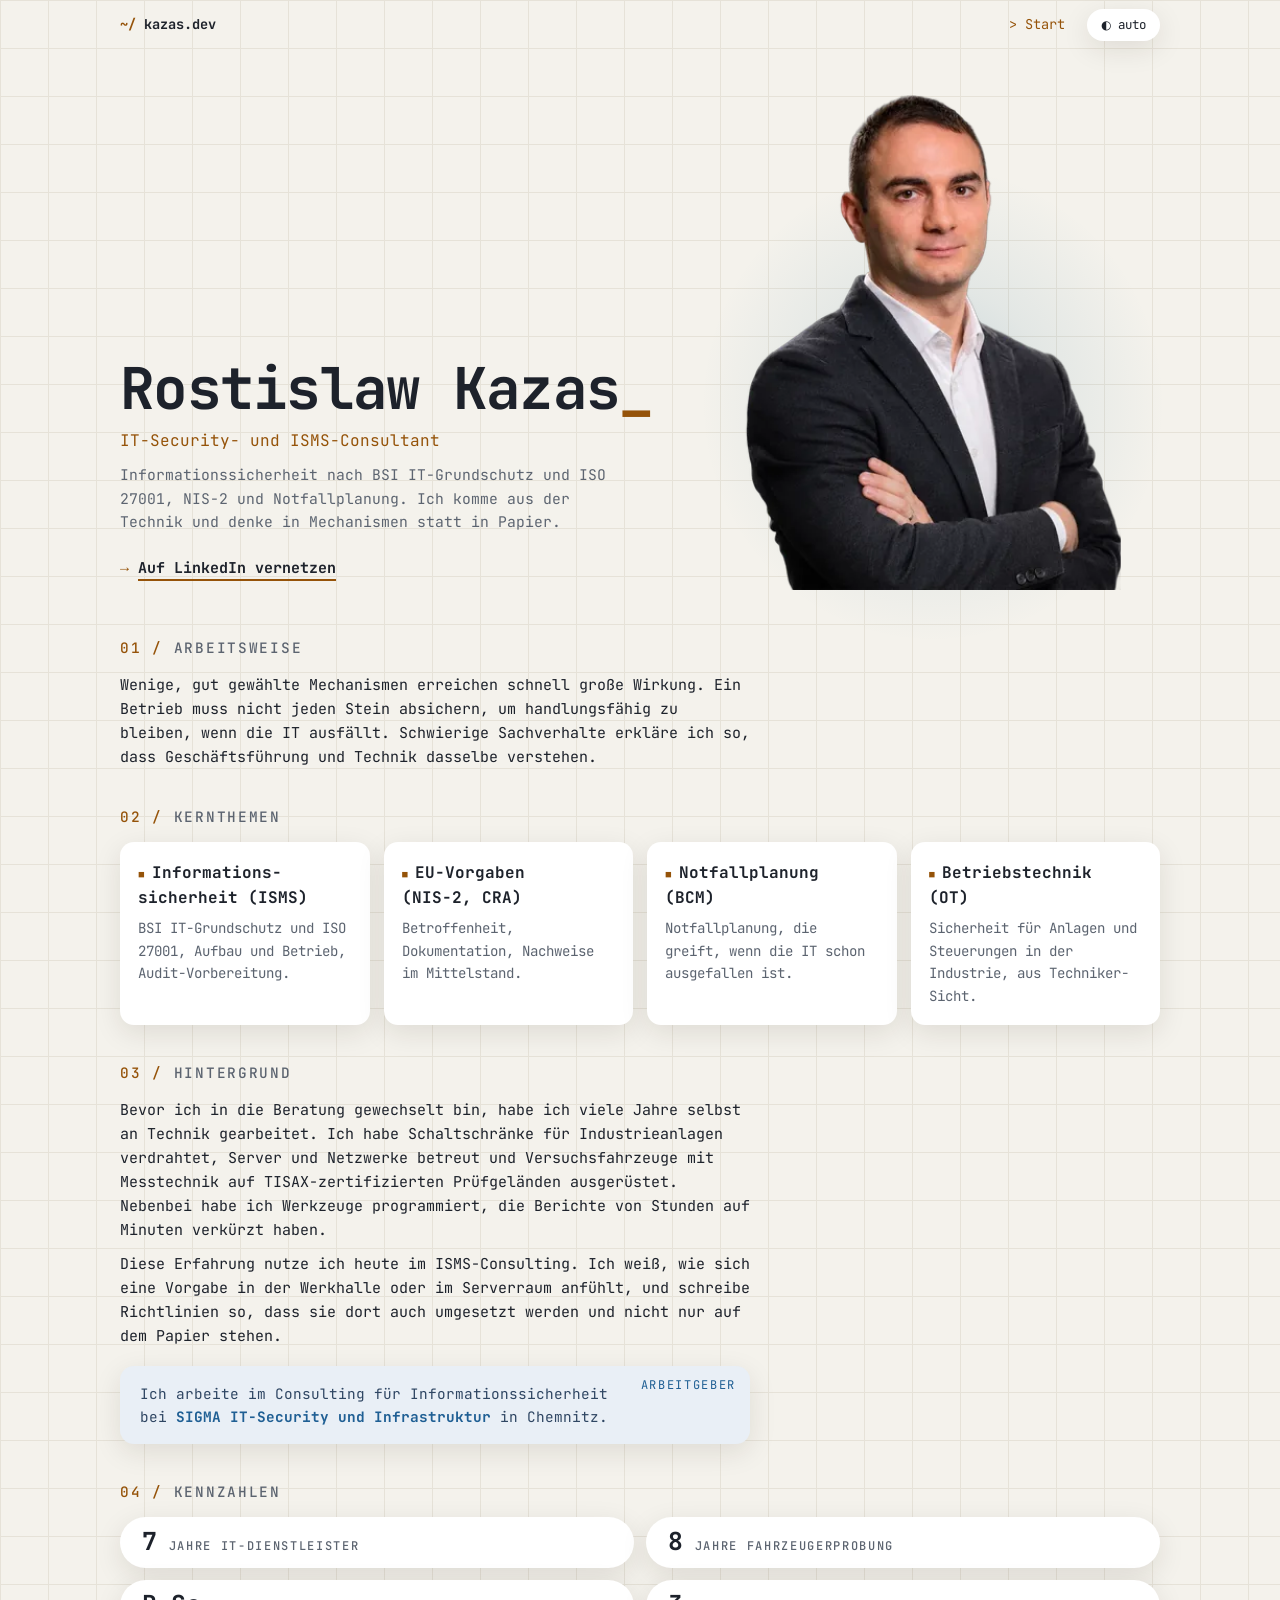
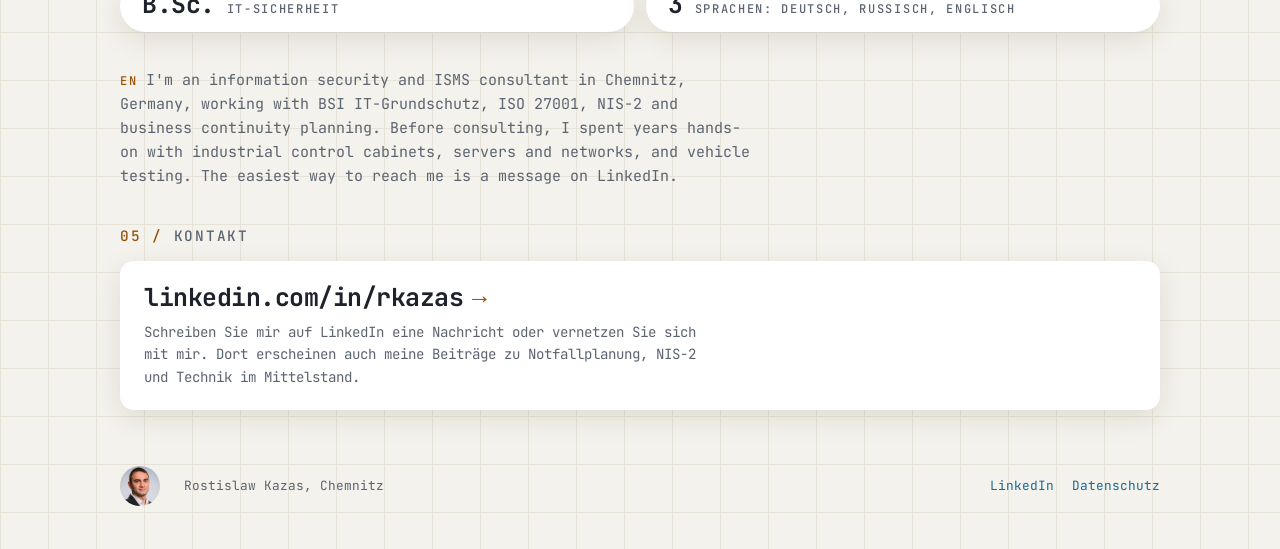
==== commit e388232d: "Feinschliff: Kennzahlen als 2x2-Raster, Kartentitel mit Trennstelle Die Kennzahlen stehen auf allen " ====
--- a/index.html
+++ b/index.html
@@ -55,7 +55,7 @@
 
     <section aria-labelledby="h2x"><h2 id="h2x" data-n="02">Kernthemen</h2>
       <div class="cards">
-        <div class="card"><h3>Informationssicherheit (ISMS)</h3><p>BSI IT-Grundschutz und ISO 27001, Aufbau und Betrieb, Audit-Vorbereitung.</p></div>
+        <div class="card"><h3>Informations&shy;sicherheit (ISMS)</h3><p>BSI IT-Grundschutz und ISO 27001, Aufbau und Betrieb, Audit-Vorbereitung.</p></div>
         <div class="card"><h3>EU-Vorgaben (NIS-2, CRA)</h3><p>Betroffenheit, Dokumentation, Nachweise im Mittelstand.</p></div>
         <div class="card"><h3>Notfallplanung (BCM)</h3><p>Notfallplanung, die greift, wenn die IT schon ausgefallen ist.</p></div>
         <div class="card"><h3>Betriebstechnik (OT)</h3><p>Sicherheit für Anlagen und Steuerungen in der Industrie, aus Techniker-Sicht.</p></div>
--- a/style.css
+++ b/style.css
@@ -103,16 +103,14 @@
 .cards { display: grid; gap: 14px; grid-template-columns: repeat(4, 1fr); }
 .card { background: var(--card); padding: 18px; min-width: 0; border-radius: var(--r); box-shadow: var(--sh); }
 .card h3 { font-size: 1rem; text-wrap: balance; font-weight: 700; margin: 0 0 6px; hyphens: auto; overflow-wrap: break-word; }
-.card h3::before { content: "■ "; content: "■ " / ""; color: var(--acc); font-size: .7em; }
+.card h3::before { content: "■\00a0"; content: "■\00a0" / ""; color: var(--acc); font-size: .7em; }
 .card p { color: var(--mut); font-size: .88rem; margin: 0; }
-.kpi { display: flex; flex-wrap: wrap; gap: 12px; }
+.kpi { display: grid; grid-template-columns: repeat(2, minmax(0, 1fr)); gap: 12px; }
 .kpi div { display: inline-flex; align-items: baseline; gap: 12px; padding: 12px 22px; border-radius: 999px; background: var(--card); box-shadow: var(--sh); min-width: 0; }
 .kpi b { font-size: 1.55rem; line-height: 1; font-weight: 700; letter-spacing: -.02em; }
 .kpi span { font-size: .75rem; letter-spacing: .14em; text-transform: uppercase; color: var(--mut); font-weight: 500; }
 @media (max-width: 980px) {
   .cards { grid-template-columns: repeat(2, 1fr); }
-  .kpi { display: grid; grid-template-columns: repeat(2, 1fr); }
-  .kpi div { justify-content: center; }
 }
 /* Kontakt: eine Fläche, ganz klickbar, LinkedIn allein */
 .contact { position: relative; background: var(--card); padding: 22px 24px; border-radius: var(--r); box-shadow: var(--sh); }
@@ -144,6 +142,5 @@
 /* Datenschutz */
 .doc { max-width: 72ch; }
 .doc h1 { font-size: 1.8rem; }
-.doc h1::after { content: ""; }
 .doc h2 { margin-top: 30px; }
 .doc p { font-size: .92rem; }
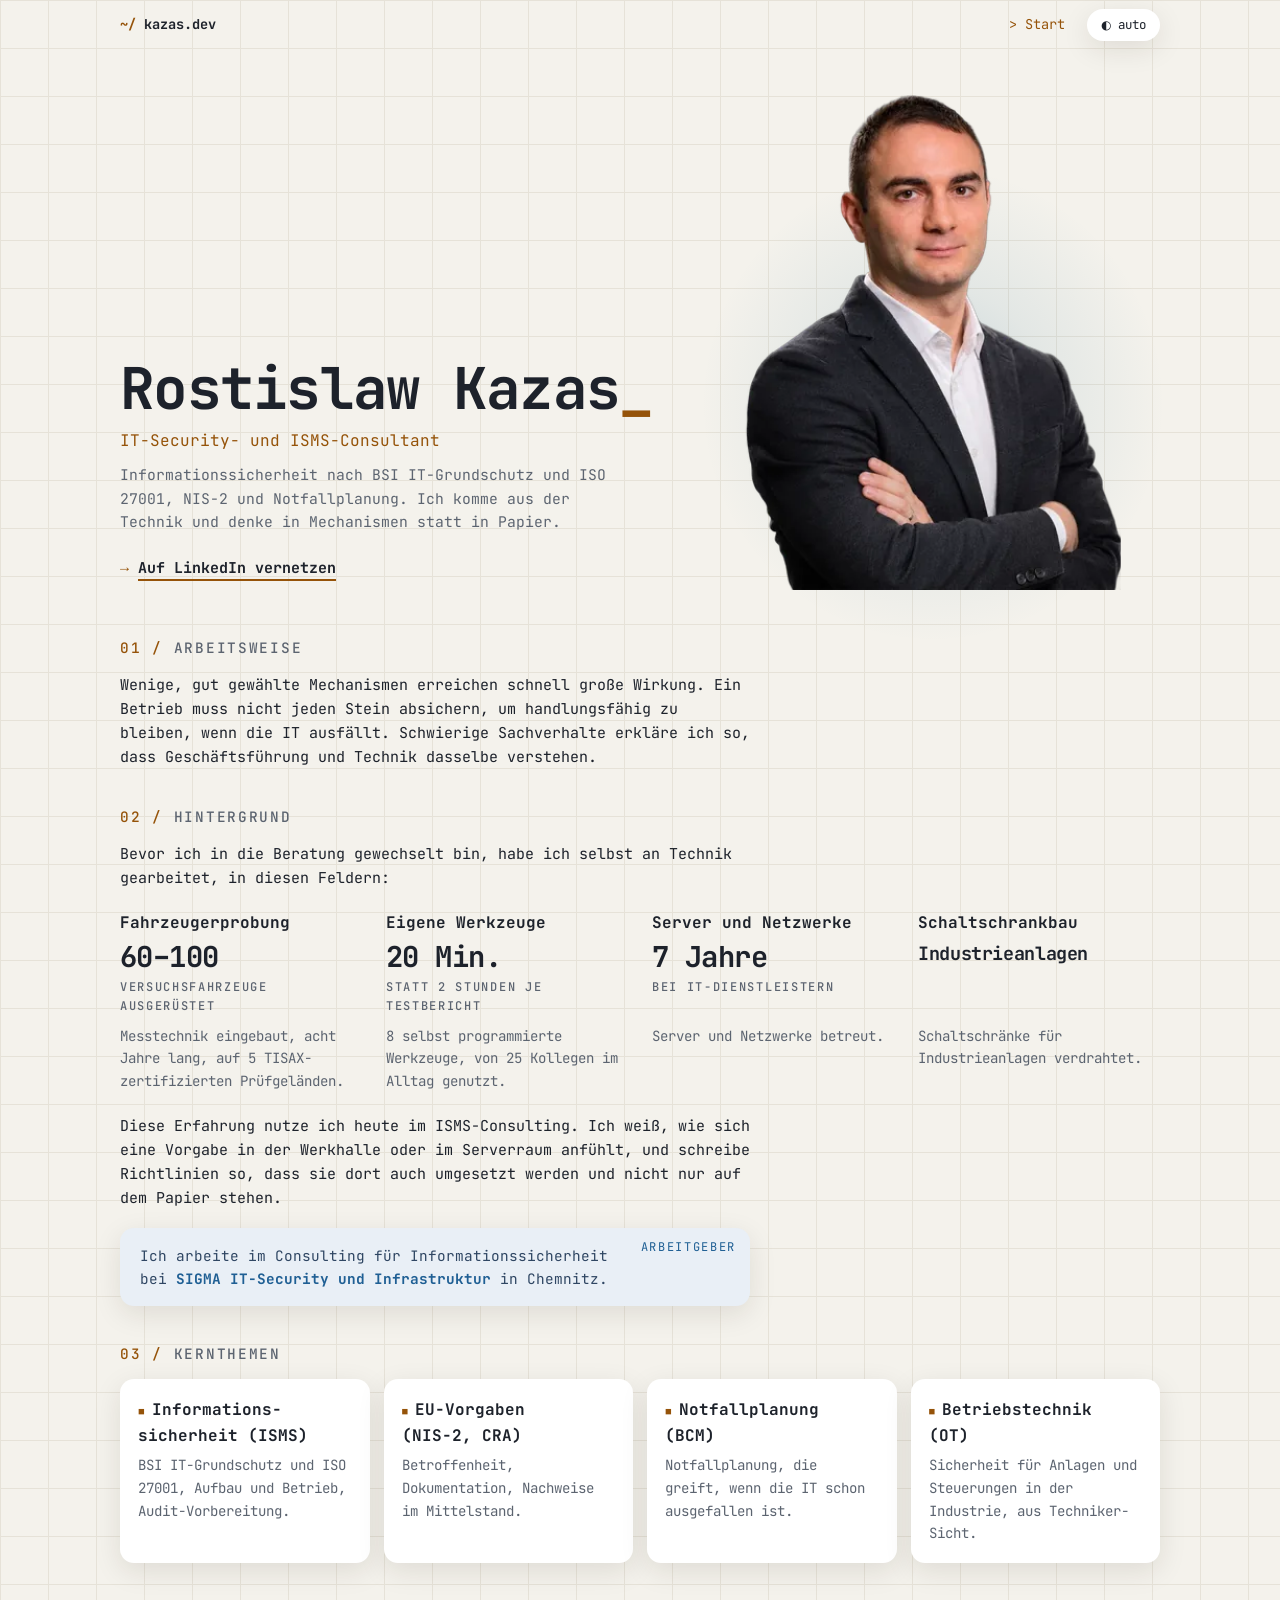
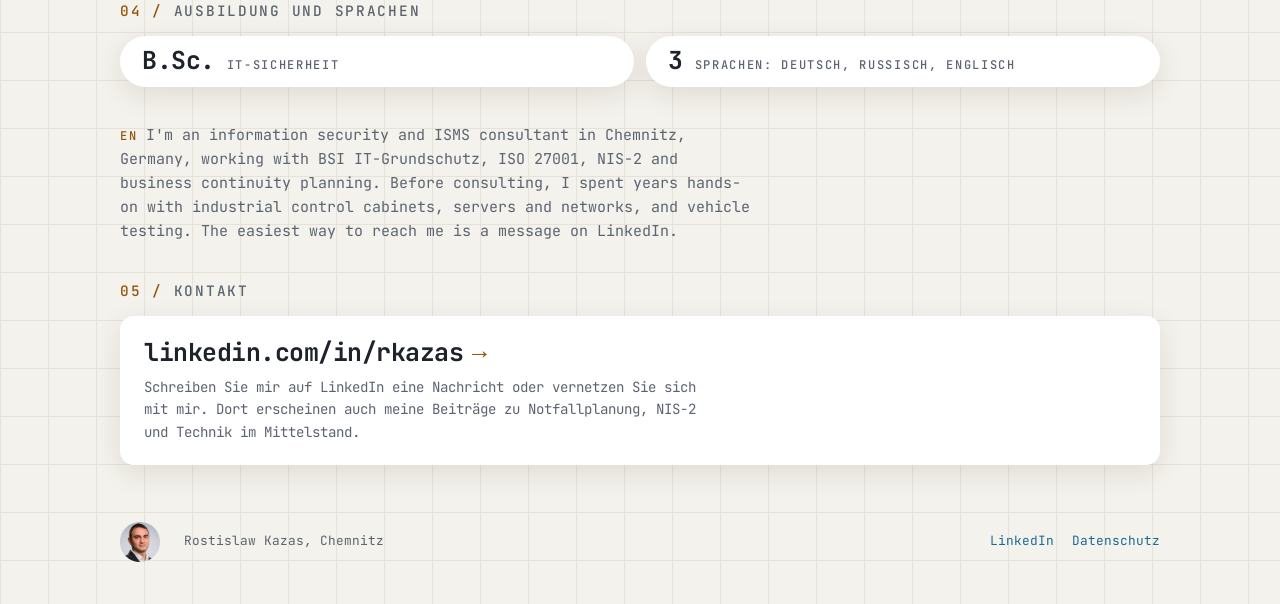
==== commit 8f9d5bd0: "Werdegang als gleichrangige Erfahrungsfelder mit belegten Zahlen Hintergrund steht jetzt als 02 vor " ====
--- a/index.html
+++ b/index.html
@@ -53,7 +53,21 @@
       <p class="text">Wenige, gut gewählte Mechanismen erreichen schnell große Wirkung. Ein Betrieb muss nicht jeden Stein absichern, um handlungsfähig zu bleiben, wenn die IT ausfällt. Schwierige Sachverhalte erkläre ich so, dass Geschäftsführung und Technik dasselbe verstehen.</p>
     </section>
 
-    <section aria-labelledby="h2x"><h2 id="h2x" data-n="02">Kernthemen</h2>
+    <section aria-labelledby="h6x"><h2 id="h6x" data-n="02">Hintergrund</h2>
+      <p class="text">Bevor ich in die Beratung gewechselt bin, habe ich selbst an Technik gearbeitet, in diesen Feldern:</p>
+      <ul class="fields">
+        <li><h3>Fahrzeugerprobung</h3><p class="m"><b>60–100</b> <span>Versuchsfahrzeuge ausgerüstet</span></p><p>Messtechnik eingebaut, acht Jahre lang, auf 5 TISAX-zertifizierten Prüfgeländen.</p></li>
+        <li><h3>Eigene Werkzeuge</h3><p class="m"><b>20 Min.</b> <span>statt 2 Stunden je Testbericht</span></p><p>8 selbst programmierte Werkzeuge, von 25 Kollegen im Alltag genutzt.</p></li>
+        <li><h3>Server und Netzwerke</h3><p class="m"><b>7 Jahre</b> <span>bei IT-Dienstleistern</span></p><p>Server und Netzwerke betreut.</p></li>
+        <li><h3>Schaltschrankbau</h3><p class="m"><b class="word">Industrie&shy;anlagen</b></p><p>Schaltschränke für Industrieanlagen verdrahtet.</p></li>
+      </ul>
+      <p class="text">Diese Erfahrung nutze ich heute im ISMS-Consulting. Ich weiß, wie sich eine Vorgabe in der Werkhalle oder im Serverraum anfühlt, und schreibe Richtlinien so, dass sie dort auch umgesetzt werden und nicht nur auf dem Papier stehen.</p>
+      <aside class="sigma" aria-label="Arbeitgeber">
+        <p>Ich arbeite im Consulting für Informationssicherheit bei <a href="https://itsecurity-infrastruktur.de/" rel="noopener">SIGMA IT-Security und Infrastruktur</a> in Chemnitz.</p>
+      </aside>
+    </section>
+
+    <section aria-labelledby="h2x"><h2 id="h2x" data-n="03">Kernthemen</h2>
       <div class="cards">
         <div class="card"><h3>Informations&shy;sicherheit (ISMS)</h3><p>BSI IT-Grundschutz und ISO 27001, Aufbau und Betrieb, Audit-Vorbereitung.</p></div>
         <div class="card"><h3>EU-Vorgaben (NIS-2, CRA)</h3><p>Betroffenheit, Dokumentation, Nachweise im Mittelstand.</p></div>
@@ -62,18 +76,8 @@
       </div>
     </section>
 
-    <section aria-labelledby="h6x"><h2 id="h6x" data-n="03">Hintergrund</h2>
-      <p class="text">Bevor ich in die Beratung gewechselt bin, habe ich viele Jahre selbst an Technik gearbeitet. Ich habe Schaltschränke für Industrieanlagen verdrahtet, Server und Netzwerke betreut und Versuchsfahrzeuge mit Messtechnik auf TISAX-zertifizierten Prüfgeländen ausgerüstet. Nebenbei habe ich Werkzeuge programmiert, die Berichte von Stunden auf Minuten verkürzt haben.</p>
-      <p class="text">Diese Erfahrung nutze ich heute im ISMS-Consulting. Ich weiß, wie sich eine Vorgabe in der Werkhalle oder im Serverraum anfühlt, und schreibe Richtlinien so, dass sie dort auch umgesetzt werden und nicht nur auf dem Papier stehen.</p>
-      <aside class="sigma" aria-label="Arbeitgeber">
-        <p>Ich arbeite im Consulting für Informationssicherheit bei <a href="https://itsecurity-infrastruktur.de/" rel="noopener">SIGMA IT-Security und Infrastruktur</a> in Chemnitz.</p>
-      </aside>
-    </section>
-
-    <section aria-labelledby="h3x"><h2 id="h3x" data-n="04">Kennzahlen</h2>
+    <section aria-labelledby="h3x"><h2 id="h3x" data-n="04">Ausbildung und Sprachen</h2>
       <div class="kpi">
-        <div><b>7</b><span>Jahre IT-Dienstleister</span></div>
-        <div><b>8</b><span>Jahre Fahrzeug&shy;erprobung</span></div>
         <div><b>B.Sc.</b><span>IT-Sicherheit</span></div>
         <div><b>3</b><span>Sprachen: Deutsch, Russisch, Englisch</span></div>
       </div>
--- a/style.css
+++ b/style.css
@@ -112,6 +112,17 @@
 @media (max-width: 980px) {
   .cards { grid-template-columns: repeat(2, 1fr); }
 }
+/* Erfahrungsfelder: gleichrangig, ohne Reihenfolge, Messwert-Optik ohne Fläche */
+.fields { list-style: none; margin: 20px 0 22px; padding: 0; display: grid; grid-template-columns: repeat(4, minmax(0, 1fr)); gap: 26px 24px; }
+.fields li { display: grid; grid-row: span 3; grid-template-rows: subgrid; row-gap: 8px; min-width: 0; }
+.fields h3 { font-size: 1rem; font-weight: 700; margin: 0; }
+.fields .m { display: flex; flex-direction: column; gap: 6px; margin: 0; }
+.fields .m b { font-size: 1.8rem; line-height: 1; font-weight: 700; letter-spacing: -.02em; }
+.fields .m b.word { font-size: 1.15rem; line-height: 1.2; hyphens: manual; }
+.fields .m span { font-size: .75rem; font-weight: 500; letter-spacing: .14em; text-transform: uppercase; color: var(--mut); }
+.fields li > p:last-child { margin: 0; color: var(--mut); font-size: .88rem; text-wrap: pretty; }
+@media (max-width: 980px) { .fields { grid-template-columns: repeat(2, minmax(0, 1fr)); } }
+@media (max-width: 560px) { .fields { grid-template-columns: 1fr; gap: 22px; } }
 /* Kontakt: eine Fläche, ganz klickbar, LinkedIn allein */
 .contact { position: relative; background: var(--card); padding: 22px 24px; border-radius: var(--r); box-shadow: var(--sh); }
 .contact .nw { white-space: nowrap; }
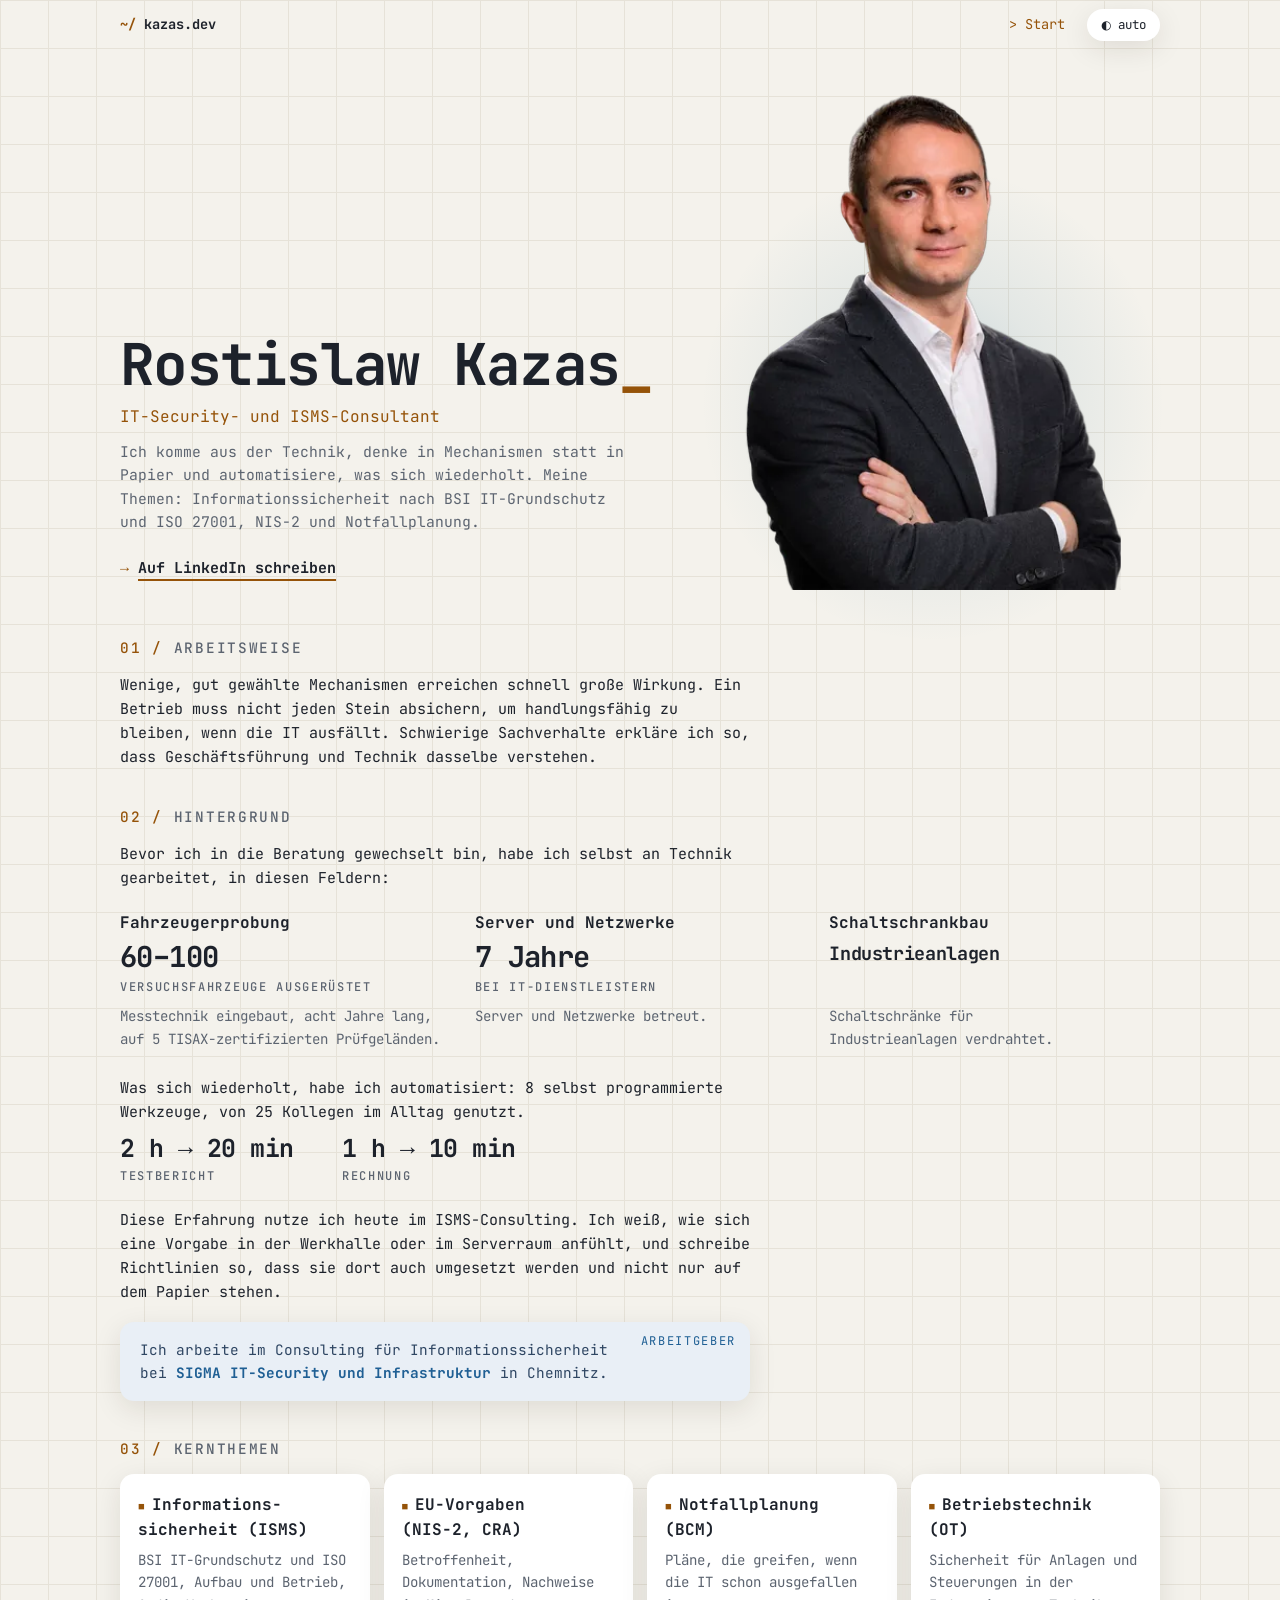
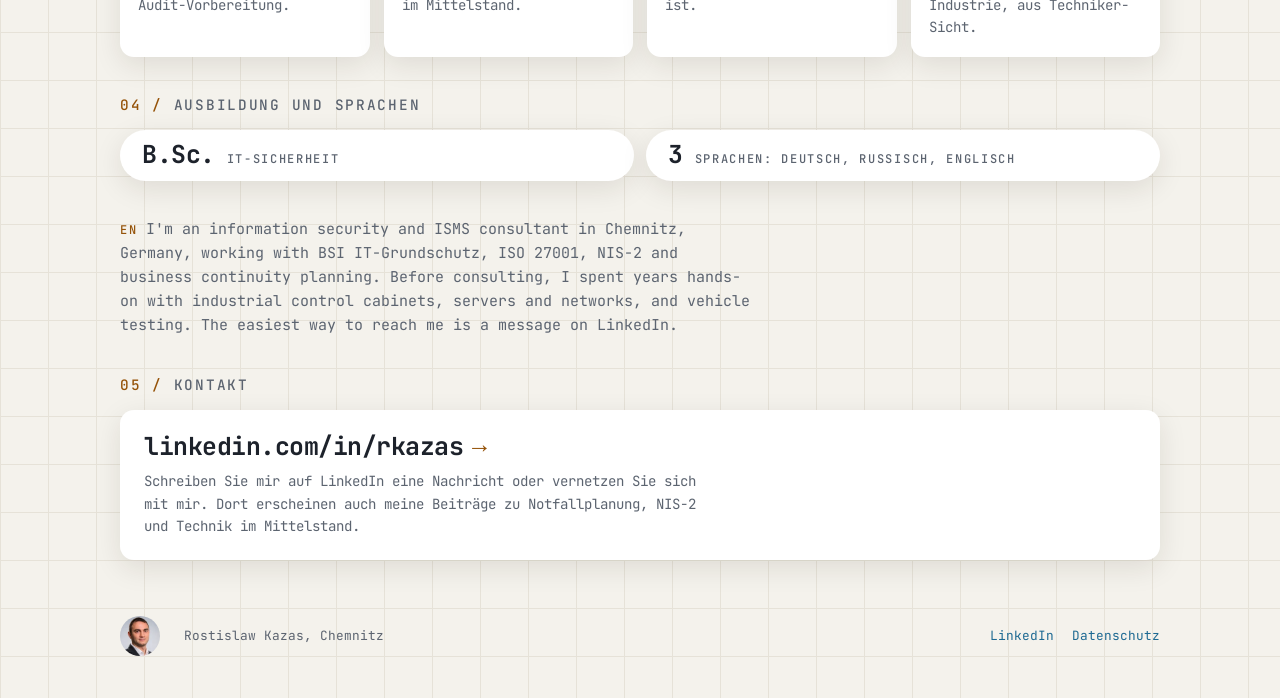
==== commit 142caa5c: "Texte: LinkedIn schreiben, Arbeitsweise in der Einleitung, Werkzeuge als Beleg Der Link im Kopf lädt" ====
--- a/index.html
+++ b/index.html
@@ -40,8 +40,8 @@
   <header class="top">
     <div>
       <h1><span class="nm">Rostislaw Kazas</span> <span class="role">IT-Security- und ISMS-Consultant</span></h1>
-      <p class="lead">Informationssicherheit nach BSI IT-Grundschutz und ISO 27001, NIS-2 und Notfallplanung. Ich komme aus der Technik und denke in Mechanismen statt in Papier.</p>
-      <p class="go"><a href="https://www.linkedin.com/in/rkazas/" rel="me noopener">Auf LinkedIn vernetzen</a></p>
+      <p class="lead">Ich komme aus der Technik, denke in Mechanismen statt in Papier und automatisiere, was sich wiederholt. Meine Themen: Informationssicherheit nach BSI IT-Grundschutz und ISO 27001, NIS-2 und Notfallplanung.</p>
+      <p class="go"><a href="https://www.linkedin.com/in/rkazas/" rel="me noopener">Auf LinkedIn schreiben</a></p>
     </div>
     <div class="pic">
       <img src="assets/rostislaw-kazas-portrait.webp" srcset="assets/rostislaw-kazas-portrait-360.webp 360w, assets/rostislaw-kazas-portrait-700.webp 527w, assets/rostislaw-kazas-portrait.webp 903w" sizes="(max-width: 760px) 270px, 360px" width="903" height="1200" alt="Rostislaw Kazas im dunklen Sakko mit verschränkten Armen" fetchpriority="high">
@@ -57,10 +57,16 @@
       <p class="text">Bevor ich in die Beratung gewechselt bin, habe ich selbst an Technik gearbeitet, in diesen Feldern:</p>
       <ul class="fields">
         <li><h3>Fahrzeugerprobung</h3><p class="m"><b>60–100</b> <span>Versuchsfahrzeuge ausgerüstet</span></p><p>Messtechnik eingebaut, acht Jahre lang, auf 5 TISAX-zertifizierten Prüfgeländen.</p></li>
-        <li><h3>Eigene Werkzeuge</h3><p class="m"><b>20 Min.</b> <span>statt 2 Stunden je Testbericht</span></p><p>8 selbst programmierte Werkzeuge, von 25 Kollegen im Alltag genutzt.</p></li>
         <li><h3>Server und Netzwerke</h3><p class="m"><b>7 Jahre</b> <span>bei IT-Dienstleistern</span></p><p>Server und Netzwerke betreut.</p></li>
         <li><h3>Schaltschrankbau</h3><p class="m"><b class="word">Industrie&shy;anlagen</b></p><p>Schaltschränke für Industrieanlagen verdrahtet.</p></li>
       </ul>
+      <div class="proof">
+        <p class="text">Was sich wiederholt, habe ich automatisiert: 8 selbst programmierte Werkzeuge, von 25 Kollegen im Alltag genutzt.</p>
+        <dl class="ba">
+          <div><dt>Testbericht</dt><dd><span aria-hidden="true">2 h → 20 min</span><span class="sr">von 2 Stunden auf 20 Minuten</span></dd></div>
+          <div><dt>Rechnung</dt><dd><span aria-hidden="true">1 h → 10 min</span><span class="sr">von 1 Stunde auf 10 Minuten</span></dd></div>
+        </dl>
+      </div>
       <p class="text">Diese Erfahrung nutze ich heute im ISMS-Consulting. Ich weiß, wie sich eine Vorgabe in der Werkhalle oder im Serverraum anfühlt, und schreibe Richtlinien so, dass sie dort auch umgesetzt werden und nicht nur auf dem Papier stehen.</p>
       <aside class="sigma" aria-label="Arbeitgeber">
         <p>Ich arbeite im Consulting für Informationssicherheit bei <a href="https://itsecurity-infrastruktur.de/" rel="noopener">SIGMA IT-Security und Infrastruktur</a> in Chemnitz.</p>
@@ -71,7 +77,7 @@
       <div class="cards">
         <div class="card"><h3>Informations&shy;sicherheit (ISMS)</h3><p>BSI IT-Grundschutz und ISO 27001, Aufbau und Betrieb, Audit-Vorbereitung.</p></div>
         <div class="card"><h3>EU-Vorgaben (NIS-2, CRA)</h3><p>Betroffenheit, Dokumentation, Nachweise im Mittelstand.</p></div>
-        <div class="card"><h3>Notfallplanung (BCM)</h3><p>Notfallplanung, die greift, wenn die IT schon ausgefallen ist.</p></div>
+        <div class="card"><h3>Notfallplanung (BCM)</h3><p>Pläne, die greifen, wenn die IT schon ausgefallen ist.</p></div>
         <div class="card"><h3>Betriebstechnik (OT)</h3><p>Sicherheit für Anlagen und Steuerungen in der Industrie, aus Techniker-Sicht.</p></div>
       </div>
     </section>
--- a/style.css
+++ b/style.css
@@ -113,7 +113,7 @@
   .cards { grid-template-columns: repeat(2, 1fr); }
 }
 /* Erfahrungsfelder: gleichrangig, ohne Reihenfolge, Messwert-Optik ohne Fläche */
-.fields { list-style: none; margin: 20px 0 22px; padding: 0; display: grid; grid-template-columns: repeat(4, minmax(0, 1fr)); gap: 26px 24px; }
+.fields { list-style: none; margin: 20px 0 26px; padding: 0; display: grid; grid-template-columns: repeat(3, minmax(0, 1fr)); gap: 26px 24px; }
 .fields li { display: grid; grid-row: span 3; grid-template-rows: subgrid; row-gap: 8px; min-width: 0; }
 .fields h3 { font-size: 1rem; font-weight: 700; margin: 0; }
 .fields .m { display: flex; flex-direction: column; gap: 6px; margin: 0; }
@@ -121,8 +121,16 @@
 .fields .m b.word { font-size: 1.15rem; line-height: 1.2; hyphens: manual; }
 .fields .m span { font-size: .75rem; font-weight: 500; letter-spacing: .14em; text-transform: uppercase; color: var(--mut); }
 .fields li > p:last-child { margin: 0; color: var(--mut); font-size: .88rem; text-wrap: pretty; }
-@media (max-width: 980px) { .fields { grid-template-columns: repeat(2, minmax(0, 1fr)); } }
-@media (max-width: 560px) { .fields { grid-template-columns: 1fr; gap: 22px; } }
+@media (max-width: 640px) { .fields { grid-template-columns: 1fr; gap: 22px; } }
+/* Beleg der Arbeitsweise: zwei Vorher-nachher-Messwerte, Pfeil nur für Screenreader ausgeschrieben */
+.proof { margin: 0 0 22px; }
+.proof .text { margin-bottom: 12px; }
+.ba { display: grid; grid-template-columns: repeat(2, max-content); gap: 18px 48px; margin: 0; }
+.ba div { display: flex; flex-direction: column-reverse; gap: 6px; }
+.ba dt { font-size: .75rem; font-weight: 500; letter-spacing: .14em; text-transform: uppercase; color: var(--mut); }
+.ba dd { margin: 0; font-size: 1.55rem; line-height: 1; font-weight: 700; letter-spacing: -.02em; white-space: nowrap; }
+@media (max-width: 420px) { .ba { grid-template-columns: 1fr; } }
+.sr { position: absolute; width: 1px; height: 1px; margin: -1px; padding: 0; overflow: hidden; clip-path: inset(50%); white-space: nowrap; border: 0; }
 /* Kontakt: eine Fläche, ganz klickbar, LinkedIn allein */
 .contact { position: relative; background: var(--card); padding: 22px 24px; border-radius: var(--r); box-shadow: var(--sh); }
 .contact .nw { white-space: nowrap; }
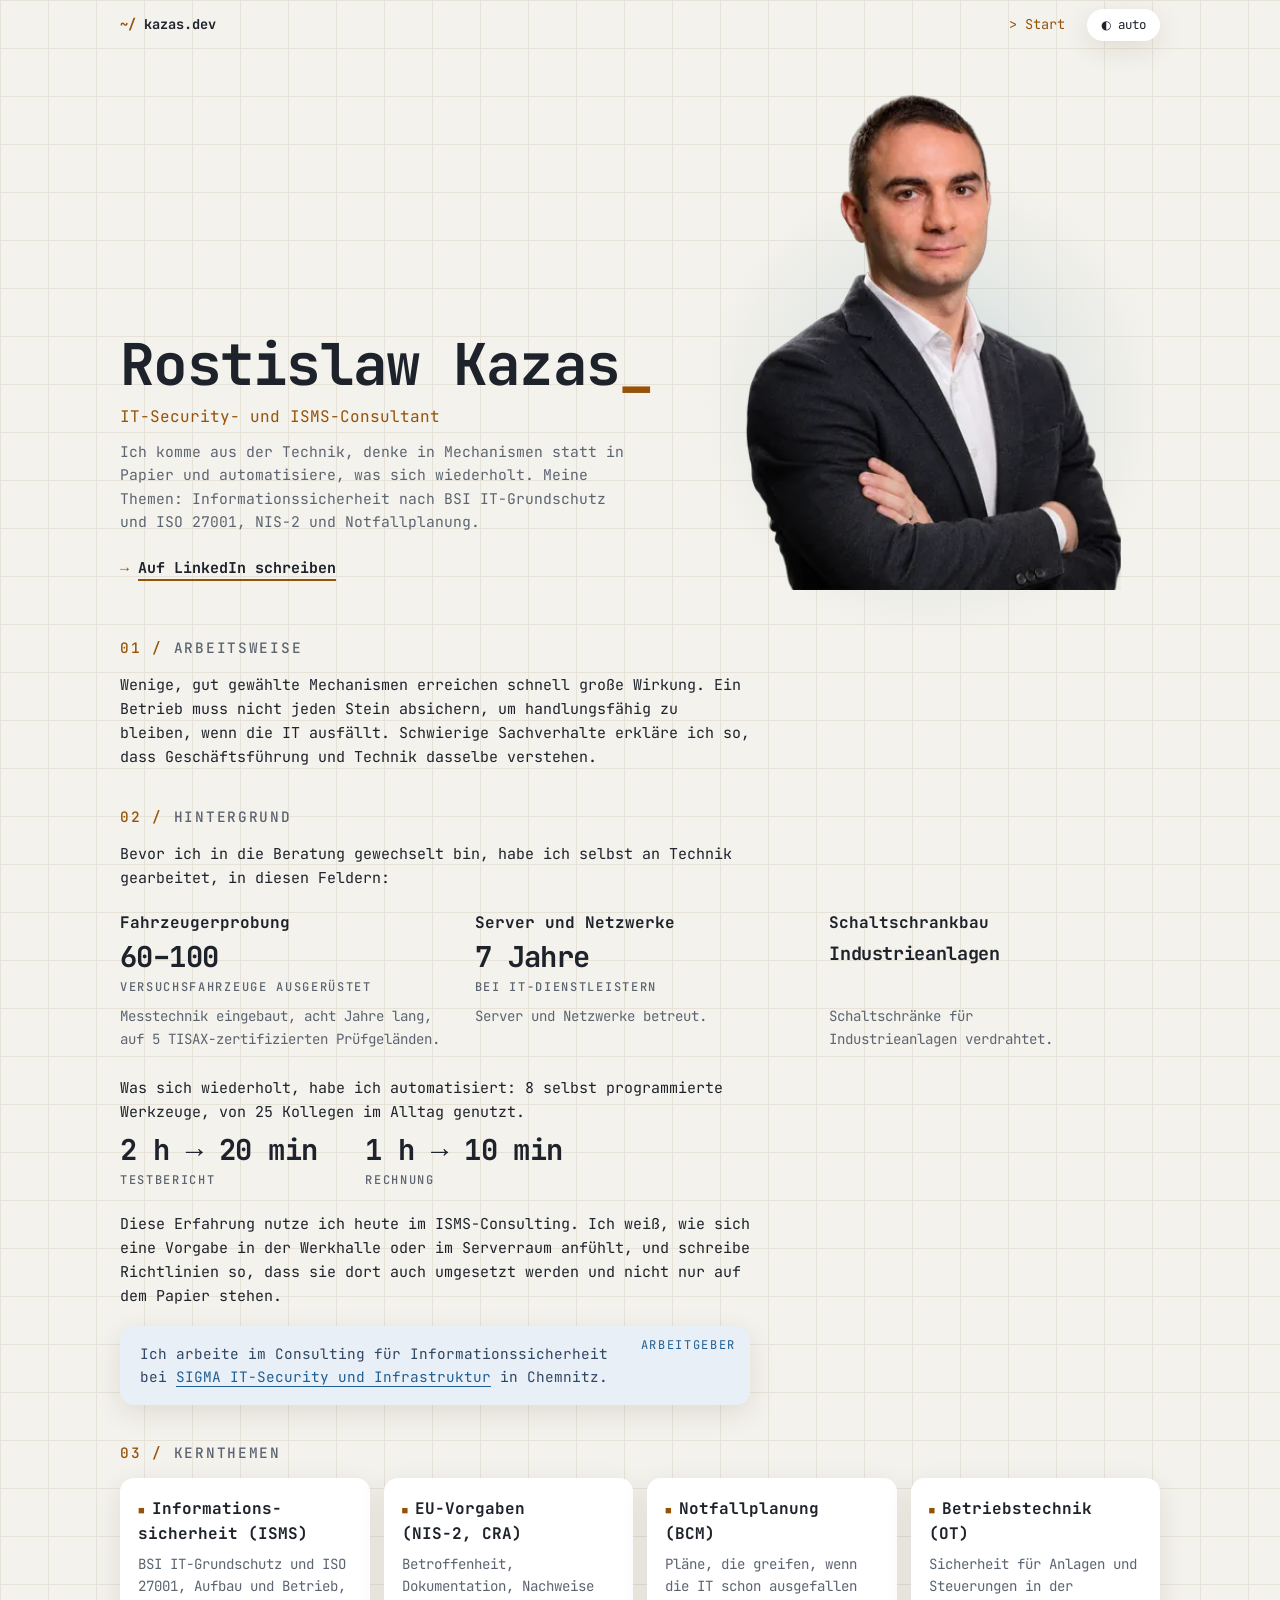
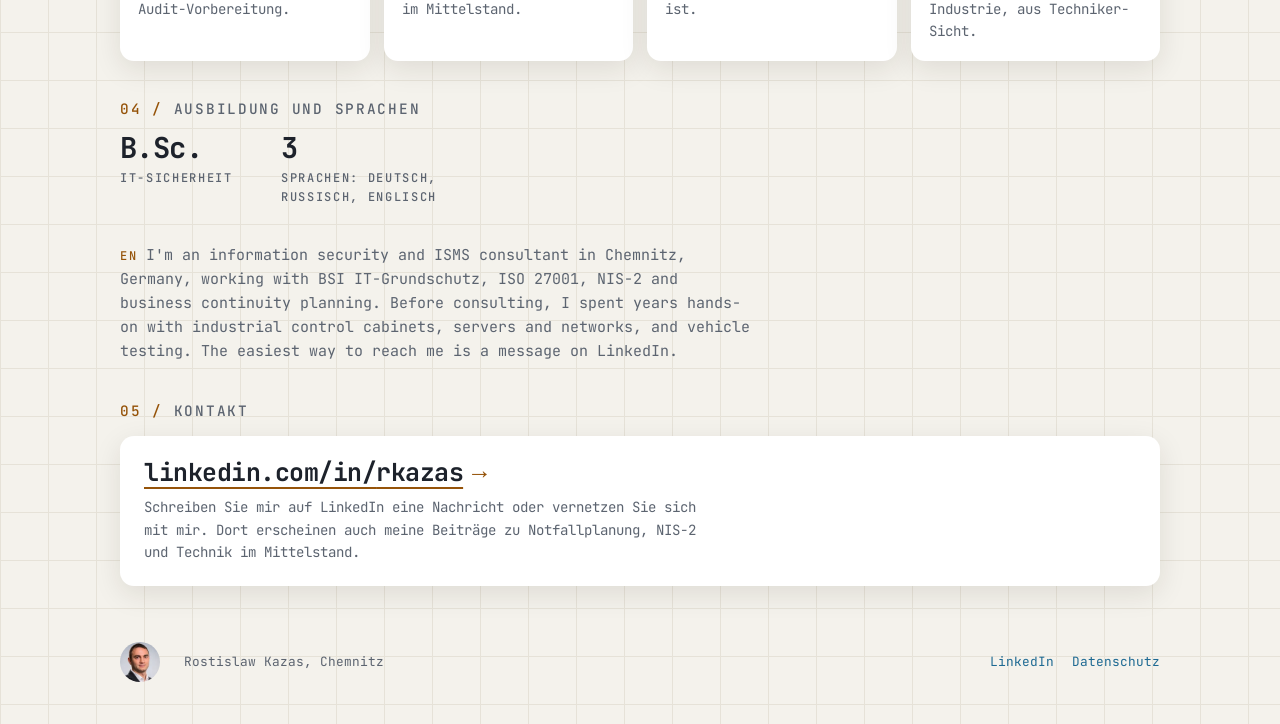
==== commit b3296ee2: "Barrierefreiheit: Fokus um die Kontaktfläche, Leerzeichen bei Kennzahlen, Leiste aus Token Der Fokus" ====
--- a/index.html
+++ b/index.html
@@ -84,8 +84,8 @@
 
     <section aria-labelledby="h3x"><h2 id="h3x" data-n="04">Ausbildung und Sprachen</h2>
       <div class="kpi">
-        <div><b>B.Sc.</b><span>IT-Sicherheit</span></div>
-        <div><b>3</b><span>Sprachen: Deutsch, Russisch, Englisch</span></div>
+        <div><b>B.Sc.</b> <span>IT-Sicherheit</span></div>
+        <div><b>3</b> <span>Sprachen: Deutsch, Russisch, Englisch</span></div>
       </div>
     </section>
 
--- a/style.css
+++ b/style.css
@@ -105,10 +105,11 @@
 .card h3 { font-size: 1rem; text-wrap: balance; font-weight: 700; margin: 0 0 6px; hyphens: auto; overflow-wrap: break-word; }
 .card h3::before { content: "■\00a0"; content: "■\00a0" / ""; color: var(--acc); font-size: .7em; }
 .card p { color: var(--mut); font-size: .88rem; margin: 0; }
-.kpi { display: grid; grid-template-columns: repeat(2, minmax(0, 1fr)); gap: 12px; }
-.kpi div { display: inline-flex; align-items: baseline; gap: 12px; padding: 12px 22px; border-radius: 999px; background: var(--card); box-shadow: var(--sh); min-width: 0; }
-.kpi b { font-size: 1.55rem; line-height: 1; font-weight: 700; letter-spacing: -.02em; }
-.kpi span { font-size: .75rem; letter-spacing: .14em; text-transform: uppercase; color: var(--mut); font-weight: 500; }
+/* Kennzahlen: Messwerte ohne Fläche, Zahl oben, Beschriftung darunter */
+.kpi { display: grid; grid-template-columns: repeat(2, max-content); gap: 18px 48px; }
+.kpi div { display: flex; flex-direction: column; align-items: flex-start; gap: 6px; min-width: 0; }
+.kpi b { font-size: 1.8rem; line-height: 1; font-weight: 700; letter-spacing: -.02em; }
+.kpi span { max-width: 30ch; font-size: .75rem; letter-spacing: .14em; text-transform: uppercase; color: var(--mut); font-weight: 500; }
 @media (max-width: 980px) {
   .cards { grid-template-columns: repeat(2, 1fr); }
 }
@@ -128,7 +129,7 @@
 .ba { display: grid; grid-template-columns: repeat(2, max-content); gap: 18px 48px; margin: 0; }
 .ba div { display: flex; flex-direction: column-reverse; gap: 6px; }
 .ba dt { font-size: .75rem; font-weight: 500; letter-spacing: .14em; text-transform: uppercase; color: var(--mut); }
-.ba dd { margin: 0; font-size: 1.55rem; line-height: 1; font-weight: 700; letter-spacing: -.02em; white-space: nowrap; }
+.ba dd { margin: 0; font-size: 1.8rem; line-height: 1; font-weight: 700; letter-spacing: -.02em; white-space: nowrap; }
 @media (max-width: 420px) { .ba { grid-template-columns: 1fr; } }
 .sr { position: absolute; width: 1px; height: 1px; margin: -1px; padding: 0; overflow: hidden; clip-path: inset(50%); white-space: nowrap; border: 0; }
 /* Kontakt: eine Fläche, ganz klickbar, LinkedIn allein */
@@ -137,18 +138,21 @@
 .contact a { font-size: clamp(1rem, .6rem + 2.2vw, 1.55rem); font-weight: 700; line-height: 1.2; letter-spacing: -.02em; overflow-wrap: anywhere; }
 .contact a::after { content: ""; position: absolute; inset: 0; border-radius: inherit; }
 .contact .arr { display: inline-block; margin-left: .6ch; color: var(--acc); }
-.contact:hover a { text-decoration: underline; text-underline-offset: 5px; }
+.contact a { text-decoration: underline; text-decoration-color: var(--acc); text-decoration-thickness: 2px; text-underline-offset: 6px; }
+.contact:hover a { text-decoration-color: currentColor; }
+.contact:active { background: color-mix(in srgb, var(--card) 88%, var(--acc)); }
+@supports selector(:has(*)) { .contact:has(a:focus-visible) { outline: 2px solid var(--acc); outline-offset: 3px; } .contact a:focus-visible { outline: none; } }
 /* Englischer Absatz: Kennung EN in Label-Optik */
 .en .text { color: var(--mut); }
 .en-tag { display: inline-block; margin-right: 1.2ch; font-size: .75rem; font-weight: 500; letter-spacing: .14em; color: var(--acc); }
 .contact p { color: var(--mut); font-size: .88rem; max-width: 72ch; margin: 8px 0 0; text-wrap: pretty; }
-@media (max-width: 560px) { .cards { grid-template-columns: 1fr; } .card { padding: 14px; } .contact { padding: 18px; } .kpi { grid-template-columns: repeat(2, 1fr); gap: 18px 16px; } .kpi div { display: flex; flex-direction: column; align-items: flex-start; justify-content: flex-start; gap: 6px; padding: 0; background: none; box-shadow: none; border-radius: 0; } .kpi b { font-size: 1.8rem; } .kpi span { hyphens: auto; overflow-wrap: break-word; max-width: 100%; } }
+@media (max-width: 560px) { .cards { grid-template-columns: 1fr; } .card { padding: 14px; } .contact { padding: 18px; } .kpi { grid-template-columns: repeat(2, minmax(0, 1fr)); gap: 18px 16px; } .kpi span { overflow-wrap: break-word; max-width: 100%; } }
 
 /* Arbeitgeber: ein Satz auf getönter Fläche, am Ende von Hintergrund */
 .sigma { position: relative; max-width: 70ch; margin-top: 18px; padding: 16px 120px 16px 20px; background: var(--sig-bg); color: var(--sig-text); border-radius: var(--r); box-shadow: var(--sh); }
 .sigma::before { content: "ARBEITGEBER"; content: "ARBEITGEBER" / ""; position: absolute; right: 14px; top: 10px; font-size: .75rem; letter-spacing: .14em; color: var(--sig-link); }
 .sigma p { margin: 0; font-size: .9rem; text-wrap: pretty; }
-.sigma a { color: var(--sig-link); font-weight: 700; }
+.sigma a { color: var(--sig-link); text-decoration: underline; text-decoration-thickness: 1px; text-underline-offset: 4px; }
 @media (max-width: 760px) { .sigma { padding: 30px 20px 16px; } }
 
 /* Fuß */
